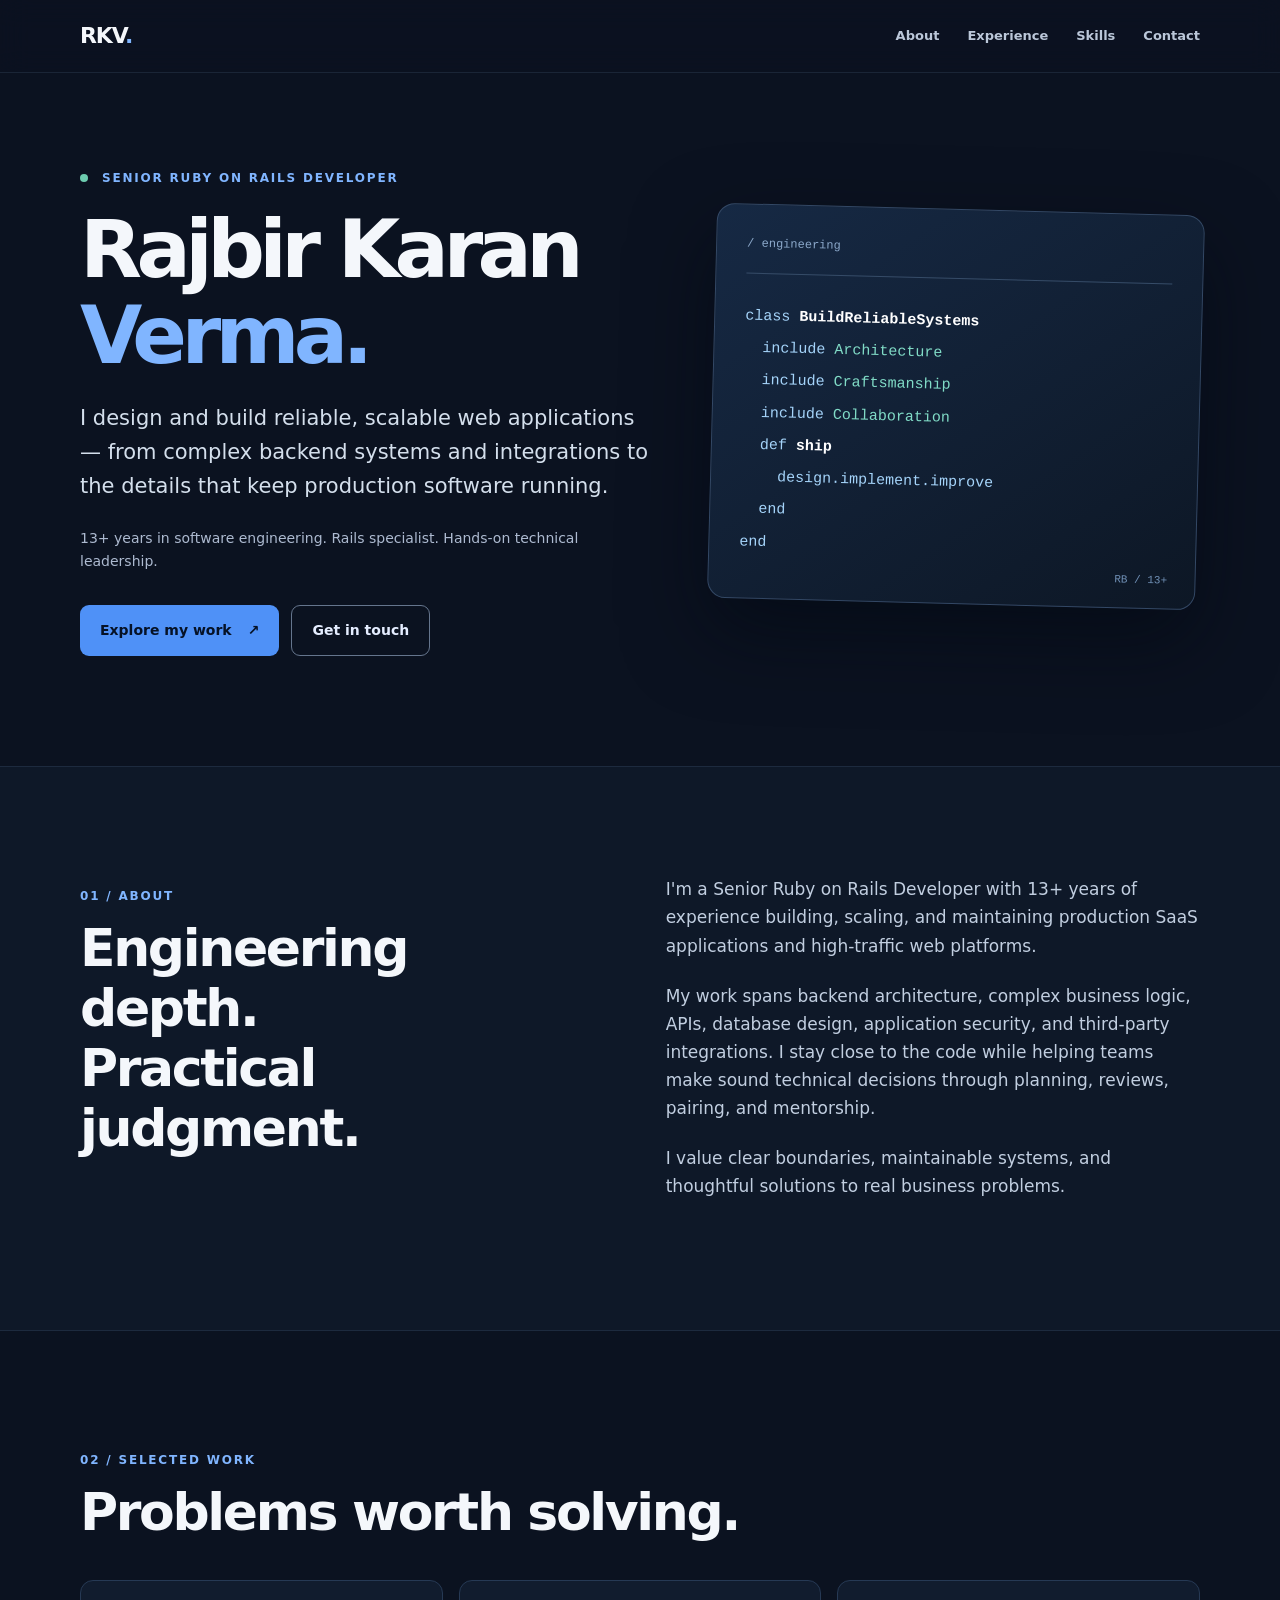
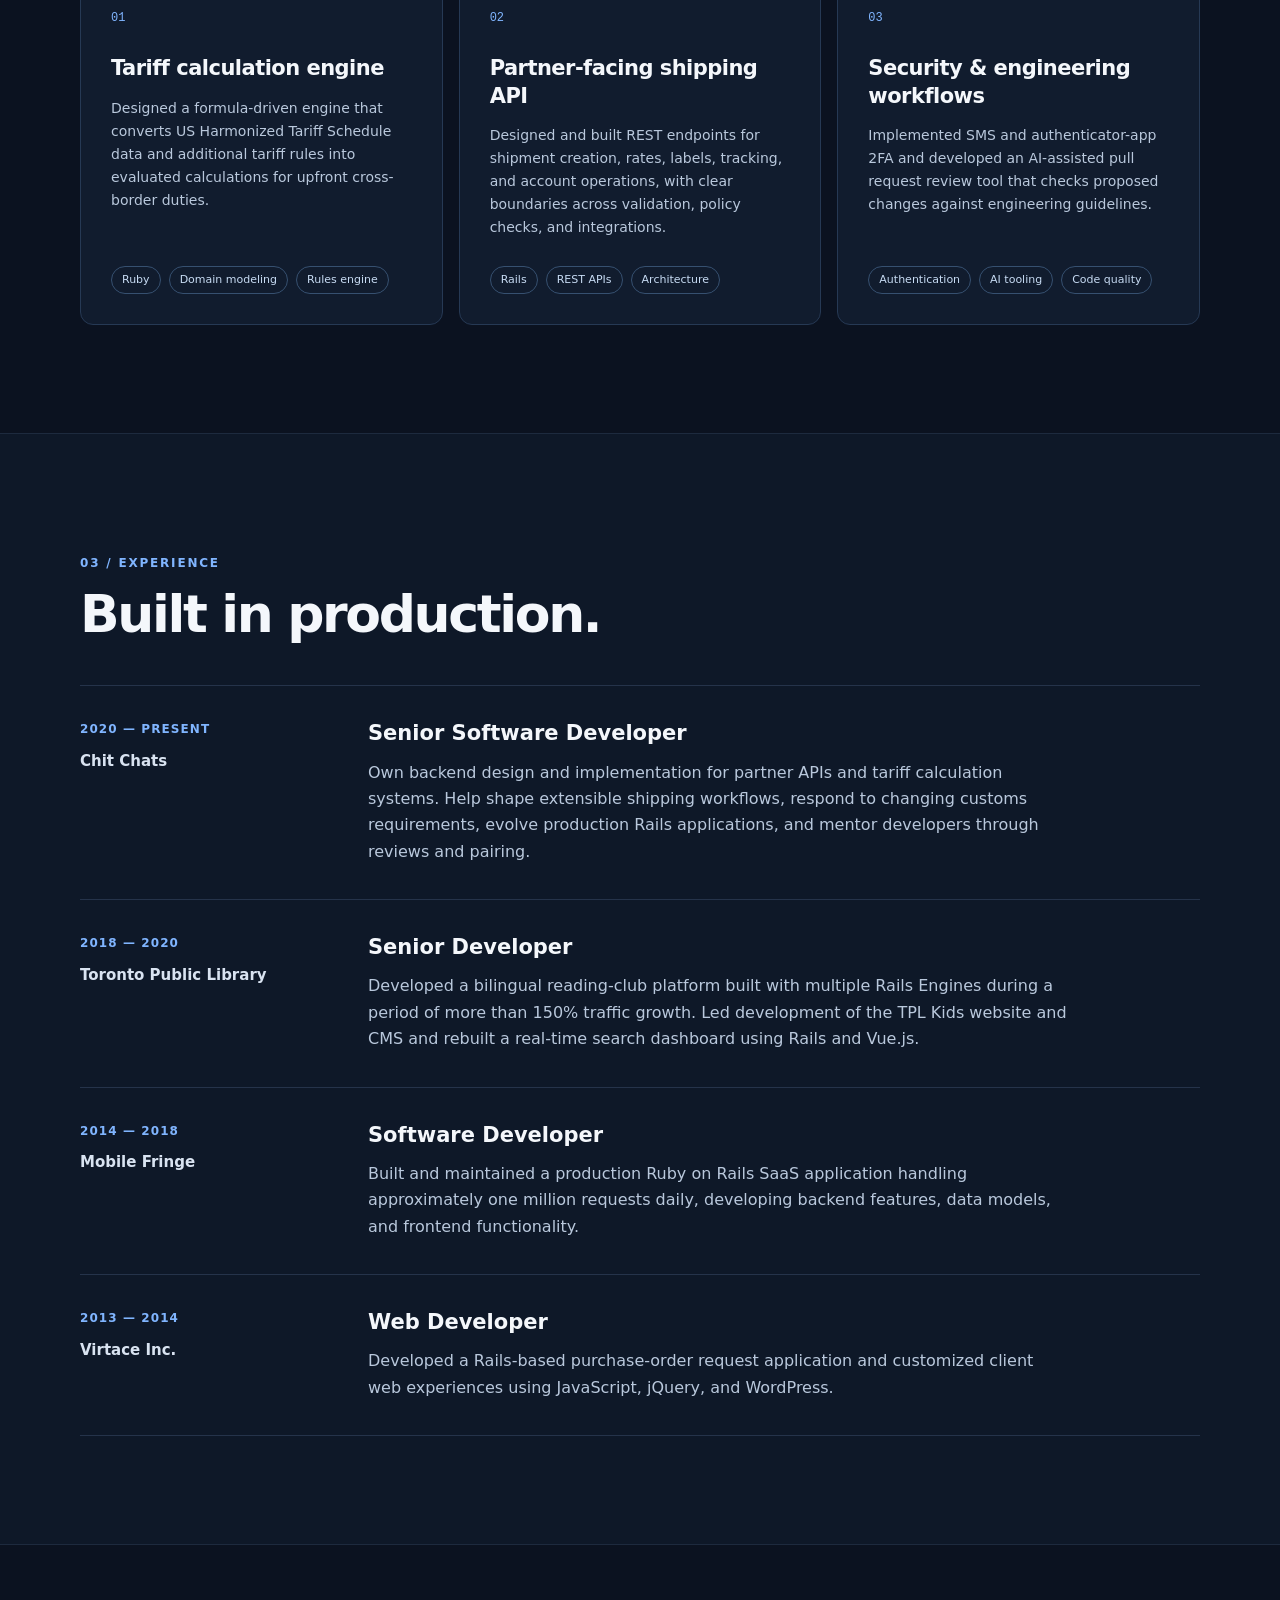
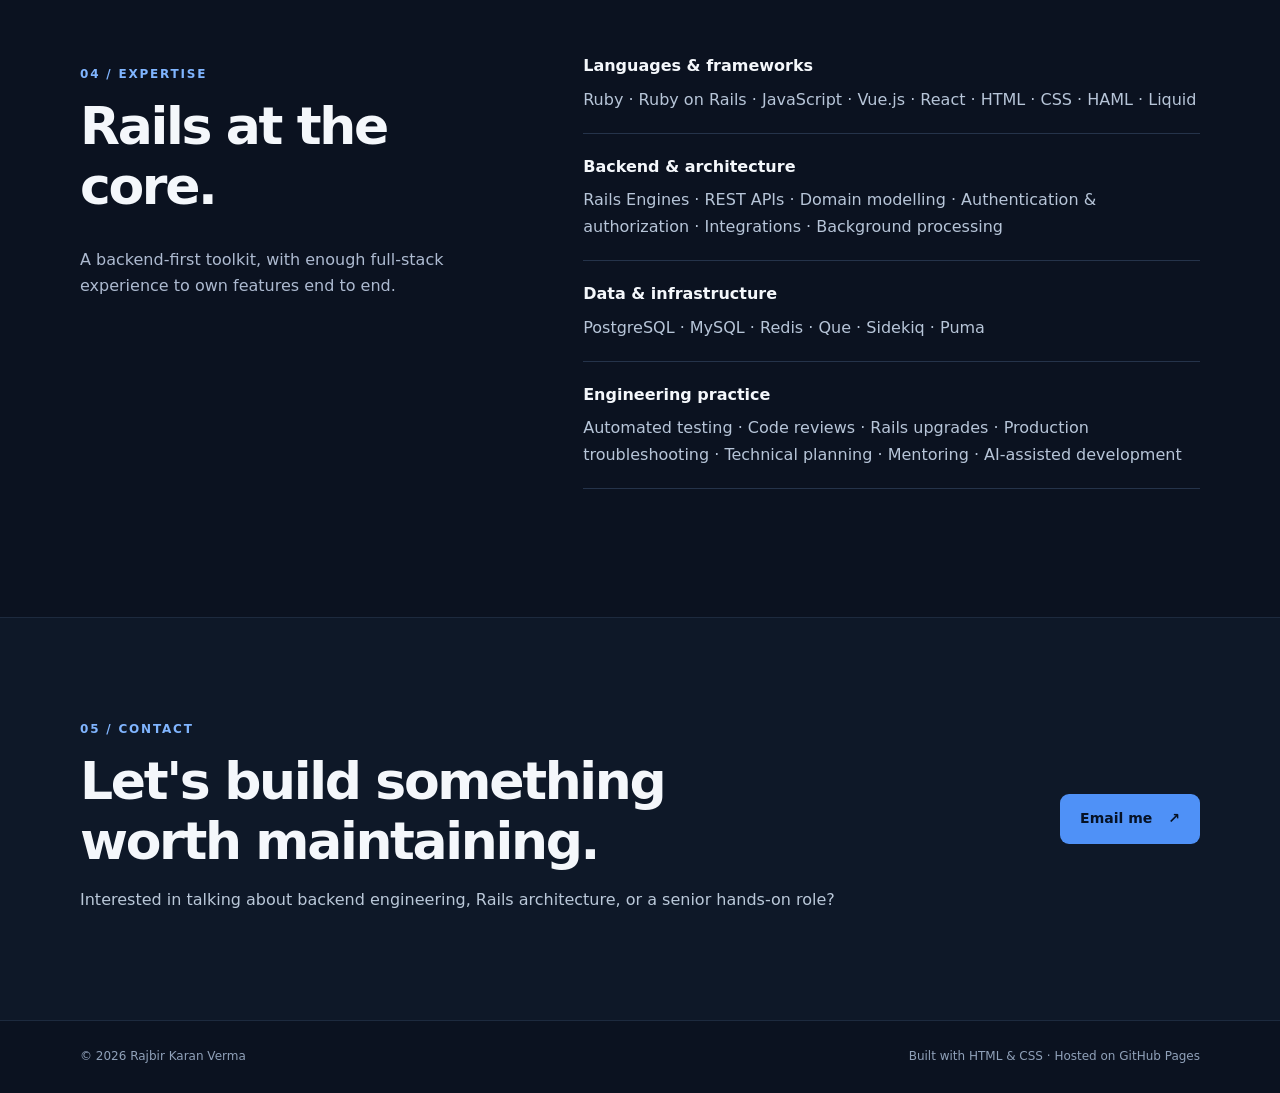
==== index.html @ ba66593a "Add files via upload" ====
<!doctype html>
<html lang="en">
<head>
  <meta charset="utf-8">
  <meta name="viewport" content="width=device-width, initial-scale=1">
  <meta name="description" content="Rajbir Karan Verma — Senior Ruby on Rails Developer. Backend architecture, production SaaS, APIs, integrations, and technical leadership.">
  <meta name="theme-color" content="#0c1220">
  <title>Rajbir Karan Verma | Senior Ruby on Rails Developer</title>
  <link rel="icon" type="image/svg+xml" href="favicon.svg">
  <link rel="stylesheet" href="styles.css">
</head>
<body>
  <a href="#main" class="skip-link">Skip to content</a>
  <header class="site-header">
    <div class="container nav-wrap">
      <a class="brand" href="#top" aria-label="Rajbir Karan Verma, top of page">RKV<span class="accent">.</span></a>
      <nav aria-label="Main navigation">
        <a href="#about">About</a>
        <a href="#work">Experience</a>
        <a href="#skills">Skills</a>
        <a href="#contact">Contact</a>
      </nav>
    </div>
  </header>
  <main id="main">
    <section id="top" class="hero container">
      <div class="hero-text">
        <p class="eyebrow"><span class="dot"></span> SENIOR RUBY ON RAILS DEVELOPER</p>
        <h1>Rajbir Karan<br><span>Verma.</span></h1>
        <p class="hero-lead">I design and build reliable, scalable web applications — from complex backend systems and integrations to the details that keep production software running.</p>
        <p class="hero-sub">13+ years in software engineering. Rails specialist. Hands-on technical leadership.</p>
        <div class="actions">
          <a class="button primary" href="#work">Explore my work <span aria-hidden="true">↗</span></a>
          <a class="button secondary" href="mailto:rajbirkaransingh@gmail.com">Get in touch</a>
        </div>
      </div>
      <div class="hero-visual" aria-hidden="true">
        <div class="code-label">/ engineering</div>
        <div class="code-lines"><span>class <b>BuildReliableSystems</b></span><span>  include <em>Architecture</em></span><span>  include <em>Craftsmanship</em></span><span>  include <em>Collaboration</em></span><span></span><span>  def <b>ship</b></span><span>    design.implement.improve</span><span>  end</span><span>end</span></div>
        <div class="corner-mark">RB / 13+</div>
      </div>
    </section>
    <section id="about" class="section section-alt">
      <div class="container about-grid">
        <div><p class="section-kicker">01 / ABOUT</p><h2>Engineering depth.<br>Practical judgment.</h2></div>
        <div class="section-copy"><p>I'm a Senior Ruby on Rails Developer with 13+ years of experience building, scaling, and maintaining production SaaS applications and high-traffic web platforms.</p><p>My work spans backend architecture, complex business logic, APIs, database design, application security, and third-party integrations. I stay close to the code while helping teams make sound technical decisions through planning, reviews, pairing, and mentorship.</p><p>I value clear boundaries, maintainable systems, and thoughtful solutions to real business problems.</p></div>
      </div>
    </section>
    <section id="highlights" class="section">
      <div class="container">
        <p class="section-kicker">02 / SELECTED WORK</p><h2>Problems worth solving.</h2>
        <div class="feature-grid">
          <article class="feature"><div class="feature-number">01</div><h3>Tariff calculation engine</h3><p>Designed a formula-driven engine that converts US Harmonized Tariff Schedule data and additional tariff rules into evaluated calculations for upfront cross-border duties.</p><div class="tags"><span>Ruby</span><span>Domain modeling</span><span>Rules engine</span></div></article>
          <article class="feature"><div class="feature-number">02</div><h3>Partner-facing shipping API</h3><p>Designed and built REST endpoints for shipment creation, rates, labels, tracking, and account operations, with clear boundaries across validation, policy checks, and integrations.</p><div class="tags"><span>Rails</span><span>REST APIs</span><span>Architecture</span></div></article>
          <article class="feature"><div class="feature-number">03</div><h3>Security & engineering workflows</h3><p>Implemented SMS and authenticator-app 2FA and developed an AI-assisted pull request review tool that checks proposed changes against engineering guidelines.</p><div class="tags"><span>Authentication</span><span>AI tooling</span><span>Code quality</span></div></article>
        </div>
      </div>
    </section>
    <section id="work" class="section section-alt">
      <div class="container">
        <p class="section-kicker">03 / EXPERIENCE</p><h2>Built in production.</h2>
        <div class="timeline">
          <article class="job"><div class="job-meta"><span class="job-date">2020 — PRESENT</span><span class="job-company">Chit Chats</span></div><div><h3>Senior Software Developer</h3><p>Own backend design and implementation for partner APIs and tariff calculation systems. Help shape extensible shipping workflows, respond to changing customs requirements, evolve production Rails applications, and mentor developers through reviews and pairing.</p></div></article>
          <article class="job"><div class="job-meta"><span class="job-date">2018 — 2020</span><span class="job-company">Toronto Public Library</span></div><div><h3>Senior Developer</h3><p>Developed a bilingual reading-club platform built with multiple Rails Engines during a period of more than 150% traffic growth. Led development of the TPL Kids website and CMS and rebuilt a real-time search dashboard using Rails and Vue.js.</p></div></article>
          <article class="job"><div class="job-meta"><span class="job-date">2014 — 2018</span><span class="job-company">Mobile Fringe</span></div><div><h3>Software Developer</h3><p>Built and maintained a production Ruby on Rails SaaS application handling approximately one million requests daily, developing backend features, data models, and frontend functionality.</p></div></article>
          <article class="job"><div class="job-meta"><span class="job-date">2013 — 2014</span><span class="job-company">Virtace Inc.</span></div><div><h3>Web Developer</h3><p>Developed a Rails-based purchase-order request application and customized client web experiences using JavaScript, jQuery, and WordPress.</p></div></article>
        </div>
      </div>
    </section>
    <section id="skills" class="section">
      <div class="container skills-layout"><div><p class="section-kicker">04 / EXPERTISE</p><h2>Rails at the core.</h2><p class="muted">A backend-first toolkit, with enough full-stack experience to own features end to end.</p></div><div class="skill-groups"><div><h3>Languages & frameworks</h3><p>Ruby · Ruby on Rails · JavaScript · Vue.js · React · HTML · CSS · HAML · Liquid</p></div><div><h3>Backend & architecture</h3><p>Rails Engines · REST APIs · Domain modelling · Authentication & authorization · Integrations · Background processing</p></div><div><h3>Data & infrastructure</h3><p>PostgreSQL · MySQL · Redis · Que · Sidekiq · Puma</p></div><div><h3>Engineering practice</h3><p>Automated testing · Code reviews · Rails upgrades · Production troubleshooting · Technical planning · Mentoring · AI-assisted development</p></div></div></div>
    </section>
    <section id="contact" class="contact section-alt"><div class="container contact-inner"><div><p class="section-kicker">05 / CONTACT</p><h2>Let's build something<br>worth maintaining.</h2><p>Interested in talking about backend engineering, Rails architecture, or a senior hands-on role?</p></div><a class="button primary" href="mailto:rajbirkaransingh@gmail.com">Email me <span aria-hidden="true">↗</span></a></div></section>
  </main>
  <footer><div class="container footer-inner"><span>© <span id="year">2026</span> Rajbir Karan Verma</span><span>Built with HTML & CSS · Hosted on GitHub Pages</span></div></footer>
  <script src="script.js" defer></script>
</body>
</html>
---- styles.css ----
:root{color-scheme:dark;--bg:#0b1220;--panel:#111c2e;--panel2:#0e1828;--line:#25334a;--text:#f4f7fb;--muted:#adbad0;--blue:#80b5ff;--accent:#4f91f7;font-family:Inter,ui-sans-serif,system-ui,-apple-system,BlinkMacSystemFont,"Segoe UI",sans-serif;font-synthesis:none}*{box-sizing:border-box}html{scroll-behavior:smooth;scroll-padding-top:86px}body{margin:0;background:var(--bg);color:var(--text);line-height:1.65}a{color:inherit;text-decoration:none}a:focus-visible{outline:2px solid var(--blue);outline-offset:4px}.container{width:min(1120px,calc(100% - 48px));margin:auto}.site-header{position:sticky;top:0;z-index:5;background:rgba(11,18,32,.91);backdrop-filter:blur(14px);border-bottom:1px solid rgba(113,141,174,.16)}.nav-wrap{height:72px;display:flex;justify-content:space-between;align-items:center}.brand{font-size:22px;font-weight:800;letter-spacing:-1.1px}.accent,.hero h1 span{color:var(--blue)}nav{display:flex;gap:28px}nav a{color:#bbc7d9;font-size:13px;font-weight:600}nav a:hover{color:#fff}.skip-link{position:absolute;left:10px;top:-90px;padding:8px;background:#fff;color:#000;z-index:20}.skip-link:focus{top:10px}.hero{min-height:630px;display:grid;grid-template-columns:1.08fr .92fr;align-items:center;gap:60px;padding-top:84px;padding-bottom:110px}.eyebrow,.section-kicker{color:var(--blue);font-size:12px;letter-spacing:.15em;font-weight:750}.dot{display:inline-block;width:8px;height:8px;background:#6dcbaf;border-radius:50%;margin-right:8px}.hero h1{font-size:clamp(52px,6.3vw,88px);letter-spacing:-.07em;line-height:1.07;margin:17px 0 24px}.hero-lead{font-size:clamp(18px,2vw,21px);line-height:1.6;color:#d4dfec;max-width:590px}.hero-sub,.muted{color:var(--muted)}.hero-sub{font-size:14px;margin:24px 0 32px}.actions{display:flex;gap:12px;flex-wrap:wrap}.button{display:inline-flex;align-items:center;justify-content:center;gap:16px;border-radius:9px;padding:13px 20px;font-size:14px;font-weight:700;transition:.2s transform,.2s background}.button:hover{transform:translateY(-2px)}.primary{background:var(--accent);color:#061226}.primary:hover{background:#7bb4ff}.secondary{border:1px solid #65758d;color:#e5edff}.secondary:hover{background:#17263b}.hero-visual{border:1px solid #334865;border-radius:18px;background:linear-gradient(145deg,#162944,#0d1725);box-shadow:0 32px 80px #02071188;min-height:395px;position:relative;padding:30px;transform:rotate(1.5deg)}.code-label{color:#8ba8ca;font-size:12px;font-family:monospace;border-bottom:1px solid #364c68;padding-bottom:18px}.code-lines{font:15px/2.15 ui-monospace,SFMono-Regular,Consolas,monospace;display:flex;flex-direction:column;color:#a5d4fa;margin-top:27px;white-space:pre}.code-lines b{color:#fff;font-weight:550}.code-lines em{color:#81dcc7;font-style:normal}.corner-mark{position:absolute;right:27px;bottom:22px;color:#7191b7;font:11px monospace}.section{padding:108px 0}.section-alt{background:var(--panel2);border-block:1px solid #1d2a3e}.section h2,.contact h2{font-size:clamp(35px,4.2vw,52px);letter-spacing:-.045em;line-height:1.15;margin:12px 0 30px}.about-grid{display:grid;grid-template-columns:1fr 1.1fr;gap:100px}.section-copy{color:#c1cee0;font-size:17px}.section-copy p:first-child{margin-top:0}.section-copy p{margin-bottom:22px}.feature-grid{display:grid;grid-template-columns:repeat(3,1fr);gap:16px;margin-top:38px}.feature{border:1px solid #263954;background:var(--panel);border-radius:13px;padding:30px;display:flex;flex-direction:column;min-height:342px}.feature-number{font:12px monospace;color:var(--blue);margin-bottom:30px}.feature h3{font-size:21px;letter-spacing:-.025em;line-height:1.3;margin:0 0 14px}.feature p{font-size:14px;color:#b9c8dc;margin:0 0 26px}.tags{display:flex;gap:8px;flex-wrap:wrap;margin-top:auto}.tags span{border:1px solid #365070;border-radius:40px;padding:4px 10px;color:#c7dbf3;font-size:11px}.timeline{margin-top:40px;border-top:1px solid var(--line)}.job{display:grid;grid-template-columns:250px 1fr;gap:38px;padding:34px 0;border-bottom:1px solid var(--line)}.job-meta{display:flex;flex-direction:column;gap:9px}.job-date{font-size:12px;font-weight:650;letter-spacing:.09em;color:var(--blue)}.job-company{font-size:15px;color:#d9e3f1;font-weight:650}.job h3{font-size:21px;line-height:1.3;margin:0 0 12px}.job p{color:#b9c8dc;max-width:700px;margin:0}.skills-layout{display:grid;grid-template-columns:.8fr 1.2fr;gap:92px}.skills-layout>.muted{max-width:350px}.skill-groups>div{padding:0 0 20px;margin-bottom:20px;border-bottom:1px solid var(--line)}.skill-groups h3{font-size:16px;margin:0 0 7px}.skill-groups p{color:#b7c5d8;margin:0}.contact{padding:90px 0}.contact-inner{display:flex;justify-content:space-between;gap:24px;align-items:center}.contact h2{margin-bottom:14px}.contact p:not(.section-kicker){color:#bac8d9}.contact .button{flex-shrink:0}footer{padding:26px 0}.footer-inner{display:flex;justify-content:space-between;gap:20px;color:#90a1b9;font-size:12px}@media(max-width:850px){.hero{grid-template-columns:1fr;padding-top:74px;gap:48px}.hero-visual{min-height:325px}.about-grid,.skills-layout{grid-template-columns:1fr;gap:20px}.feature-grid{grid-template-columns:1fr}.feature{min-height:260px}.job{grid-template-columns:170px 1fr;gap:24px}}@media(max-width:560px){.container{width:min(100% - 36px,1120px)}.nav-wrap{height:64px}nav{gap:12px}nav a{font-size:11px}.hero{min-height:unset;padding:65px 0 78px}.hero h1{font-size:53px}.hero-visual{padding:18px;min-height:285px}.code-lines{font-size:12px}.section{padding:75px 0}.feature{padding:24px}.job{grid-template-columns:1fr;gap:12px}.job-meta{gap:2px}.contact-inner{display:block}.contact .button{margin-top:20px}.footer-inner{display:block}.footer-inner span{display:block;margin-bottom:6px}}@media(prefers-reduced-motion:reduce){html{scroll-behavior:auto}.button{transition:none}}
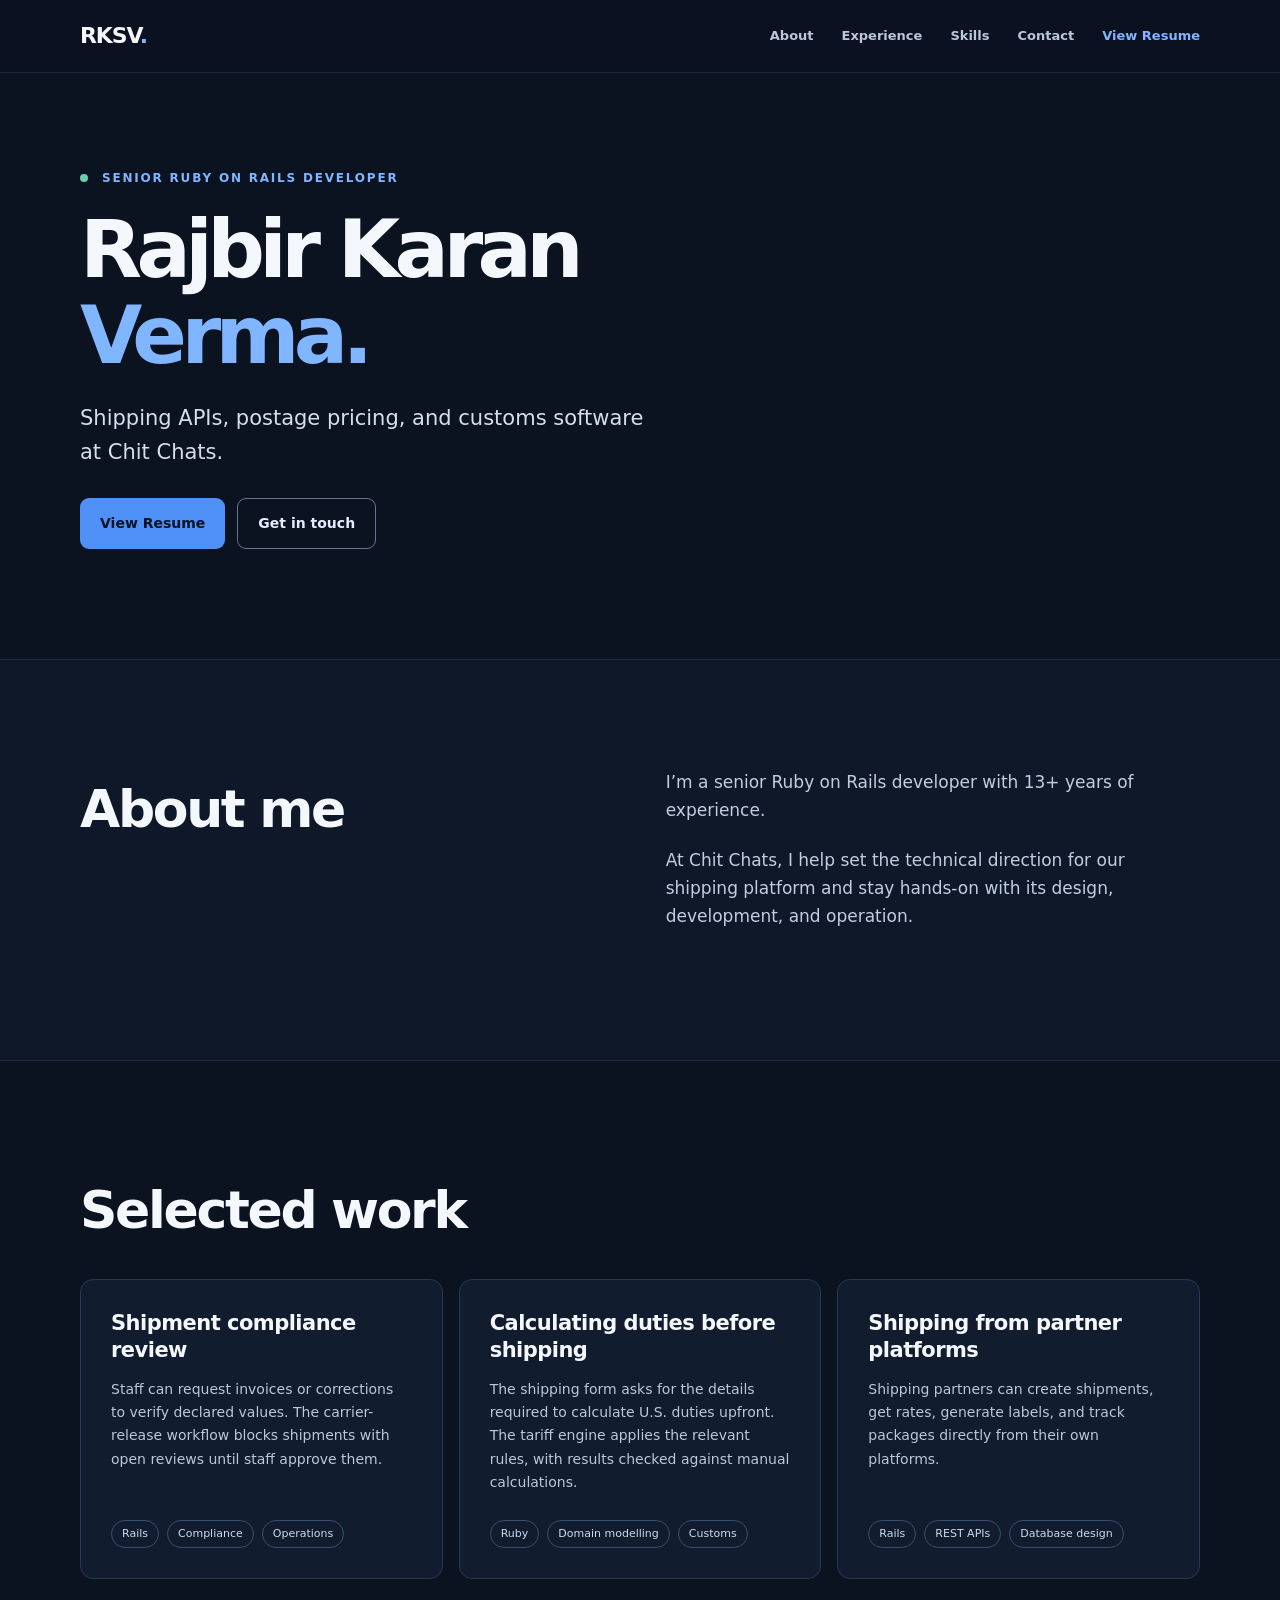
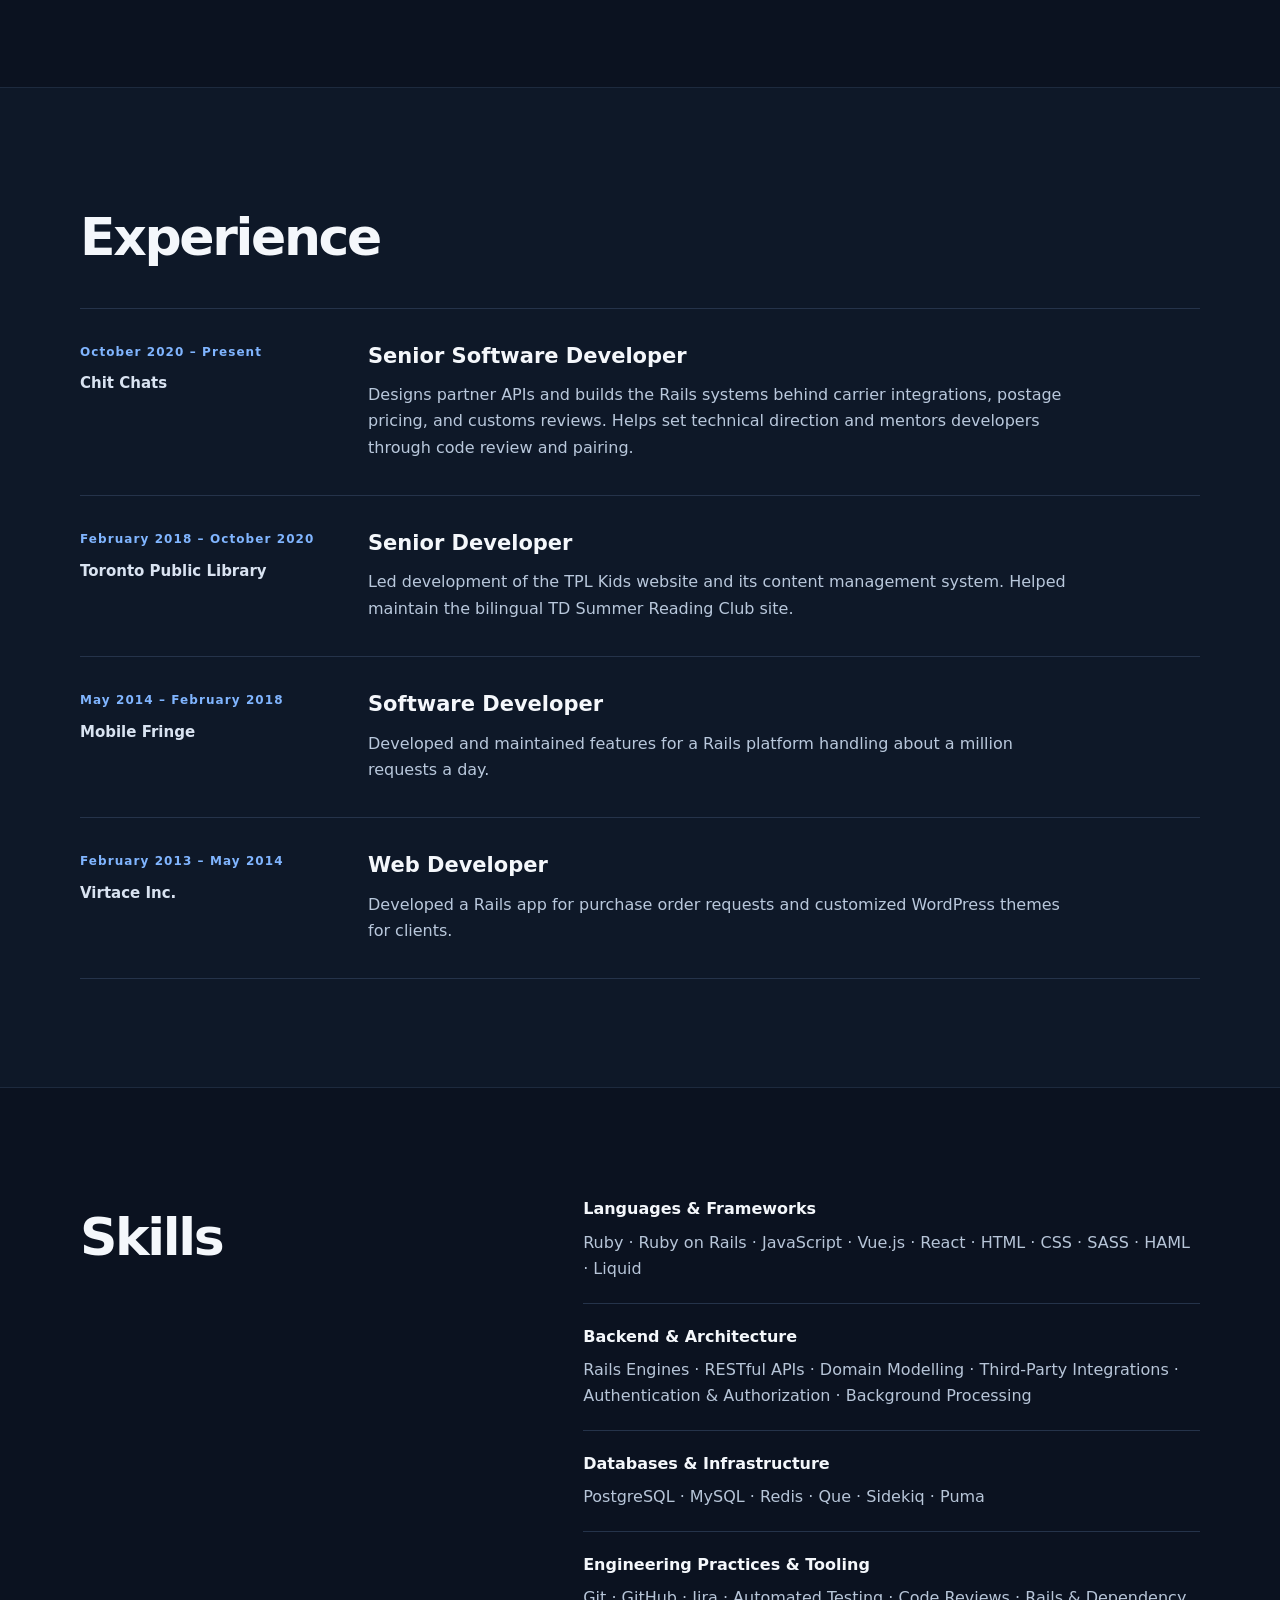
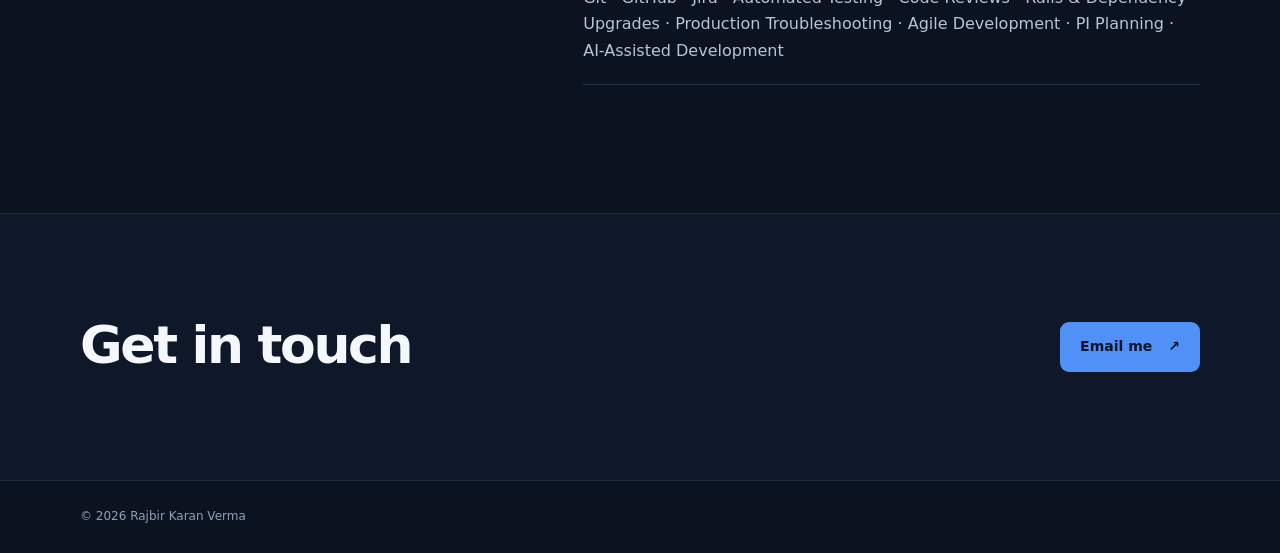
==== commit 63a4ca6f: "Add printable resume and refresh portfolio content" ====
--- a/index.html
+++ b/index.html
@@ -3,7 +3,7 @@
 <head>
   <meta charset="utf-8">
   <meta name="viewport" content="width=device-width, initial-scale=1">
-  <meta name="description" content="Rajbir Karan Verma — Senior Ruby on Rails Developer. Backend architecture, production SaaS, APIs, integrations, and technical leadership.">
+  <meta name="description" content="Rajbir Karan Verma, Senior Ruby on Rails Developer. Recent work in shipping, pricing, and customs.">
   <meta name="theme-color" content="#0c1220">
   <title>Rajbir Karan Verma | Senior Ruby on Rails Developer</title>
   <link rel="icon" type="image/svg+xml" href="favicon.svg">
@@ -13,12 +13,13 @@
   <a href="#main" class="skip-link">Skip to content</a>
   <header class="site-header">
     <div class="container nav-wrap">
-      <a class="brand" href="#top" aria-label="Rajbir Karan Verma, top of page">RKV<span class="accent">.</span></a>
+      <a class="brand" href="#top" aria-label="RKSV, top of page">RKSV<span class="accent">.</span></a>
       <nav aria-label="Main navigation">
         <a href="#about">About</a>
         <a href="#work">Experience</a>
         <a href="#skills">Skills</a>
         <a href="#contact">Contact</a>
+        <a class="nav-resume" href="resume/">View Resume</a>
       </nav>
     </div>
   </header>
@@ -27,52 +28,68 @@
       <div class="hero-text">
         <p class="eyebrow"><span class="dot"></span> SENIOR RUBY ON RAILS DEVELOPER</p>
         <h1>Rajbir Karan<br><span>Verma.</span></h1>
-        <p class="hero-lead">I design and build reliable, scalable web applications — from complex backend systems and integrations to the details that keep production software running.</p>
-        <p class="hero-sub">13+ years in software engineering. Rails specialist. Hands-on technical leadership.</p>
+        <p class="hero-lead">Shipping APIs, postage pricing, and customs software at Chit Chats.</p>
         <div class="actions">
-          <a class="button primary" href="#work">Explore my work <span aria-hidden="true">↗</span></a>
+          <a class="button primary" href="resume/">View Resume</a>
           <a class="button secondary" href="mailto:rajbirkaransingh@gmail.com">Get in touch</a>
         </div>
-      </div>
-      <div class="hero-visual" aria-hidden="true">
-        <div class="code-label">/ engineering</div>
-        <div class="code-lines"><span>class <b>BuildReliableSystems</b></span><span>  include <em>Architecture</em></span><span>  include <em>Craftsmanship</em></span><span>  include <em>Collaboration</em></span><span></span><span>  def <b>ship</b></span><span>    design.implement.improve</span><span>  end</span><span>end</span></div>
-        <div class="corner-mark">RB / 13+</div>
       </div>
     </section>
     <section id="about" class="section section-alt">
       <div class="container about-grid">
-        <div><p class="section-kicker">01 / ABOUT</p><h2>Engineering depth.<br>Practical judgment.</h2></div>
-        <div class="section-copy"><p>I'm a Senior Ruby on Rails Developer with 13+ years of experience building, scaling, and maintaining production SaaS applications and high-traffic web platforms.</p><p>My work spans backend architecture, complex business logic, APIs, database design, application security, and third-party integrations. I stay close to the code while helping teams make sound technical decisions through planning, reviews, pairing, and mentorship.</p><p>I value clear boundaries, maintainable systems, and thoughtful solutions to real business problems.</p></div>
+        <div><h2>About me</h2></div>
+        <div class="section-copy"><!-- generated:summary -->
+<p>I’m a senior Ruby on Rails developer with 13+ years of experience.</p>
+<p>At Chit Chats, I help set the technical direction for our shipping platform and stay hands-on with its design, development, and operation.</p>
+        <!-- /generated:summary --></div>
       </div>
     </section>
     <section id="highlights" class="section">
       <div class="container">
-        <p class="section-kicker">02 / SELECTED WORK</p><h2>Problems worth solving.</h2>
-        <div class="feature-grid">
-          <article class="feature"><div class="feature-number">01</div><h3>Tariff calculation engine</h3><p>Designed a formula-driven engine that converts US Harmonized Tariff Schedule data and additional tariff rules into evaluated calculations for upfront cross-border duties.</p><div class="tags"><span>Ruby</span><span>Domain modeling</span><span>Rules engine</span></div></article>
-          <article class="feature"><div class="feature-number">02</div><h3>Partner-facing shipping API</h3><p>Designed and built REST endpoints for shipment creation, rates, labels, tracking, and account operations, with clear boundaries across validation, policy checks, and integrations.</p><div class="tags"><span>Rails</span><span>REST APIs</span><span>Architecture</span></div></article>
-          <article class="feature"><div class="feature-number">03</div><h3>Security & engineering workflows</h3><p>Implemented SMS and authenticator-app 2FA and developed an AI-assisted pull request review tool that checks proposed changes against engineering guidelines.</p><div class="tags"><span>Authentication</span><span>AI tooling</span><span>Code quality</span></div></article>
+        <h2>Selected work</h2>
+        <div class="feature-grid"><!-- generated:highlights -->
+<article class='feature'><h3>Shipment compliance review</h3><p>Staff can request invoices or corrections to verify declared values. The carrier-release workflow blocks shipments with open reviews until staff approve them.</p><div class='tags'><span>Rails</span><span>Compliance</span><span>Operations</span></div></article>
+<article class='feature'><h3>Calculating duties before shipping</h3><p>The shipping form asks for the details required to calculate U.S. duties upfront. The tariff engine applies the relevant rules, with results checked against manual calculations.</p><div class='tags'><span>Ruby</span><span>Domain modelling</span><span>Customs</span></div></article>
+<article class='feature'><h3>Shipping from partner platforms</h3><p>Shipping partners can create shipments, get rates, generate labels, and track packages directly from their own platforms.</p><div class='tags'><span>Rails</span><span>REST APIs</span><span>Database design</span></div></article>
+        <!-- /generated:highlights -->
         </div>
       </div>
     </section>
     <section id="work" class="section section-alt">
       <div class="container">
-        <p class="section-kicker">03 / EXPERIENCE</p><h2>Built in production.</h2>
-        <div class="timeline">
-          <article class="job"><div class="job-meta"><span class="job-date">2020 — PRESENT</span><span class="job-company">Chit Chats</span></div><div><h3>Senior Software Developer</h3><p>Own backend design and implementation for partner APIs and tariff calculation systems. Help shape extensible shipping workflows, respond to changing customs requirements, evolve production Rails applications, and mentor developers through reviews and pairing.</p></div></article>
-          <article class="job"><div class="job-meta"><span class="job-date">2018 — 2020</span><span class="job-company">Toronto Public Library</span></div><div><h3>Senior Developer</h3><p>Developed a bilingual reading-club platform built with multiple Rails Engines during a period of more than 150% traffic growth. Led development of the TPL Kids website and CMS and rebuilt a real-time search dashboard using Rails and Vue.js.</p></div></article>
-          <article class="job"><div class="job-meta"><span class="job-date">2014 — 2018</span><span class="job-company">Mobile Fringe</span></div><div><h3>Software Developer</h3><p>Built and maintained a production Ruby on Rails SaaS application handling approximately one million requests daily, developing backend features, data models, and frontend functionality.</p></div></article>
-          <article class="job"><div class="job-meta"><span class="job-date">2013 — 2014</span><span class="job-company">Virtace Inc.</span></div><div><h3>Web Developer</h3><p>Developed a Rails-based purchase-order request application and customized client web experiences using JavaScript, jQuery, and WordPress.</p></div></article>
+        <h2>Experience</h2>
+        <div class="timeline"><!-- generated:experience -->
+<article class="job">
+  <div class="job-meta"><span class="job-date">October 2020 – Present</span><span class="job-company">Chit Chats</span></div>
+  <div><h3>Senior Software Developer</h3><p>Designs partner APIs and builds the Rails systems behind carrier integrations, postage pricing, and customs reviews. Helps set technical direction and mentors developers through code review and pairing.</p></div>
+</article>
+<article class="job">
+  <div class="job-meta"><span class="job-date">February 2018 – October 2020</span><span class="job-company">Toronto Public Library</span></div>
+  <div><h3>Senior Developer</h3><p>Led development of the TPL Kids website and its content management system. Helped maintain the bilingual TD Summer Reading Club site.</p></div>
+</article>
+<article class="job">
+  <div class="job-meta"><span class="job-date">May 2014 – February 2018</span><span class="job-company">Mobile Fringe</span></div>
+  <div><h3>Software Developer</h3><p>Developed and maintained features for a Rails platform handling about a million requests a day.</p></div>
+</article>
+<article class="job">
+  <div class="job-meta"><span class="job-date">February 2013 – May 2014</span><span class="job-company">Virtace Inc.</span></div>
+  <div><h3>Web Developer</h3><p>Developed a Rails app for purchase order requests and customized WordPress themes for clients.</p></div>
+</article>
+        <!-- /generated:experience -->
         </div>
       </div>
     </section>
     <section id="skills" class="section">
-      <div class="container skills-layout"><div><p class="section-kicker">04 / EXPERTISE</p><h2>Rails at the core.</h2><p class="muted">A backend-first toolkit, with enough full-stack experience to own features end to end.</p></div><div class="skill-groups"><div><h3>Languages & frameworks</h3><p>Ruby · Ruby on Rails · JavaScript · Vue.js · React · HTML · CSS · HAML · Liquid</p></div><div><h3>Backend & architecture</h3><p>Rails Engines · REST APIs · Domain modelling · Authentication & authorization · Integrations · Background processing</p></div><div><h3>Data & infrastructure</h3><p>PostgreSQL · MySQL · Redis · Que · Sidekiq · Puma</p></div><div><h3>Engineering practice</h3><p>Automated testing · Code reviews · Rails upgrades · Production troubleshooting · Technical planning · Mentoring · AI-assisted development</p></div></div></div>
+      <div class="container skills-layout"><div><h2>Skills</h2></div><div class="skill-groups"><!-- generated:skills -->
+<div><h3>Languages &amp; Frameworks</h3><p>Ruby &middot; Ruby on Rails &middot; JavaScript &middot; Vue.js &middot; React &middot; HTML &middot; CSS &middot; SASS &middot; HAML &middot; Liquid</p></div>
+<div><h3>Backend &amp; Architecture</h3><p>Rails Engines &middot; RESTful APIs &middot; Domain Modelling &middot; Third-Party Integrations &middot; Authentication &amp; Authorization &middot; Background Processing</p></div>
+<div><h3>Databases &amp; Infrastructure</h3><p>PostgreSQL &middot; MySQL &middot; Redis &middot; Que &middot; Sidekiq &middot; Puma</p></div>
+<div><h3>Engineering Practices &amp; Tooling</h3><p>Git &middot; GitHub &middot; Jira &middot; Automated Testing &middot; Code Reviews &middot; Rails &amp; Dependency Upgrades &middot; Production Troubleshooting &middot; Agile Development &middot; PI Planning &middot; AI-Assisted Development</p></div>
+        <!-- /generated:skills --></div></div>
     </section>
-    <section id="contact" class="contact section-alt"><div class="container contact-inner"><div><p class="section-kicker">05 / CONTACT</p><h2>Let's build something<br>worth maintaining.</h2><p>Interested in talking about backend engineering, Rails architecture, or a senior hands-on role?</p></div><a class="button primary" href="mailto:rajbirkaransingh@gmail.com">Email me <span aria-hidden="true">↗</span></a></div></section>
+    <section id="contact" class="contact section-alt"><div class="container contact-inner"><div><h2>Get in touch</h2></div><a class="button primary" href="mailto:rajbirkaransingh@gmail.com">Email me <span aria-hidden="true">↗</span></a></div></section>
   </main>
-  <footer><div class="container footer-inner"><span>© <span id="year">2026</span> Rajbir Karan Verma</span><span>Built with HTML & CSS · Hosted on GitHub Pages</span></div></footer>
+  <footer><div class="container footer-inner"><span>© <span id="year">2026</span> Rajbir Karan Verma</span></div></footer>
   <script src="script.js" defer></script>
 </body>
 </html>
--- a/styles.css
+++ b/styles.css
@@ -1 +1,9 @@
-:root{color-scheme:dark;--bg:#0b1220;--panel:#111c2e;--panel2:#0e1828;--line:#25334a;--text:#f4f7fb;--muted:#adbad0;--blue:#80b5ff;--accent:#4f91f7;font-family:Inter,ui-sans-serif,system-ui,-apple-system,BlinkMacSystemFont,"Segoe UI",sans-serif;font-synthesis:none}*{box-sizing:border-box}html{scroll-behavior:smooth;scroll-padding-top:86px}body{margin:0;background:var(--bg);color:var(--text);line-height:1.65}a{color:inherit;text-decoration:none}a:focus-visible{outline:2px solid var(--blue);outline-offset:4px}.container{width:min(1120px,calc(100% - 48px));margin:auto}.site-header{position:sticky;top:0;z-index:5;background:rgba(11,18,32,.91);backdrop-filter:blur(14px);border-bottom:1px solid rgba(113,141,174,.16)}.nav-wrap{height:72px;display:flex;justify-content:space-between;align-items:center}.brand{font-size:22px;font-weight:800;letter-spacing:-1.1px}.accent,.hero h1 span{color:var(--blue)}nav{display:flex;gap:28px}nav a{color:#bbc7d9;font-size:13px;font-weight:600}nav a:hover{color:#fff}.skip-link{position:absolute;left:10px;top:-90px;padding:8px;background:#fff;color:#000;z-index:20}.skip-link:focus{top:10px}.hero{min-height:630px;display:grid;grid-template-columns:1.08fr .92fr;align-items:center;gap:60px;padding-top:84px;padding-bottom:110px}.eyebrow,.section-kicker{color:var(--blue);font-size:12px;letter-spacing:.15em;font-weight:750}.dot{display:inline-block;width:8px;height:8px;background:#6dcbaf;border-radius:50%;margin-right:8px}.hero h1{font-size:clamp(52px,6.3vw,88px);letter-spacing:-.07em;line-height:1.07;margin:17px 0 24px}.hero-lead{font-size:clamp(18px,2vw,21px);line-height:1.6;color:#d4dfec;max-width:590px}.hero-sub,.muted{color:var(--muted)}.hero-sub{font-size:14px;margin:24px 0 32px}.actions{display:flex;gap:12px;flex-wrap:wrap}.button{display:inline-flex;align-items:center;justify-content:center;gap:16px;border-radius:9px;padding:13px 20px;font-size:14px;font-weight:700;transition:.2s transform,.2s background}.button:hover{transform:translateY(-2px)}.primary{background:var(--accent);color:#061226}.primary:hover{background:#7bb4ff}.secondary{border:1px solid #65758d;color:#e5edff}.secondary:hover{background:#17263b}.hero-visual{border:1px solid #334865;border-radius:18px;background:linear-gradient(145deg,#162944,#0d1725);box-shadow:0 32px 80px #02071188;min-height:395px;position:relative;padding:30px;transform:rotate(1.5deg)}.code-label{color:#8ba8ca;font-size:12px;font-family:monospace;border-bottom:1px solid #364c68;padding-bottom:18px}.code-lines{font:15px/2.15 ui-monospace,SFMono-Regular,Consolas,monospace;display:flex;flex-direction:column;color:#a5d4fa;margin-top:27px;white-space:pre}.code-lines b{color:#fff;font-weight:550}.code-lines em{color:#81dcc7;font-style:normal}.corner-mark{position:absolute;right:27px;bottom:22px;color:#7191b7;font:11px monospace}.section{padding:108px 0}.section-alt{background:var(--panel2);border-block:1px solid #1d2a3e}.section h2,.contact h2{font-size:clamp(35px,4.2vw,52px);letter-spacing:-.045em;line-height:1.15;margin:12px 0 30px}.about-grid{display:grid;grid-template-columns:1fr 1.1fr;gap:100px}.section-copy{color:#c1cee0;font-size:17px}.section-copy p:first-child{margin-top:0}.section-copy p{margin-bottom:22px}.feature-grid{display:grid;grid-template-columns:repeat(3,1fr);gap:16px;margin-top:38px}.feature{border:1px solid #263954;background:var(--panel);border-radius:13px;padding:30px;display:flex;flex-direction:column;min-height:342px}.feature-number{font:12px monospace;color:var(--blue);margin-bottom:30px}.feature h3{font-size:21px;letter-spacing:-.025em;line-height:1.3;margin:0 0 14px}.feature p{font-size:14px;color:#b9c8dc;margin:0 0 26px}.tags{display:flex;gap:8px;flex-wrap:wrap;margin-top:auto}.tags span{border:1px solid #365070;border-radius:40px;padding:4px 10px;color:#c7dbf3;font-size:11px}.timeline{margin-top:40px;border-top:1px solid var(--line)}.job{display:grid;grid-template-columns:250px 1fr;gap:38px;padding:34px 0;border-bottom:1px solid var(--line)}.job-meta{display:flex;flex-direction:column;gap:9px}.job-date{font-size:12px;font-weight:650;letter-spacing:.09em;color:var(--blue)}.job-company{font-size:15px;color:#d9e3f1;font-weight:650}.job h3{font-size:21px;line-height:1.3;margin:0 0 12px}.job p{color:#b9c8dc;max-width:700px;margin:0}.skills-layout{display:grid;grid-template-columns:.8fr 1.2fr;gap:92px}.skills-layout>.muted{max-width:350px}.skill-groups>div{padding:0 0 20px;margin-bottom:20px;border-bottom:1px solid var(--line)}.skill-groups h3{font-size:16px;margin:0 0 7px}.skill-groups p{color:#b7c5d8;margin:0}.contact{padding:90px 0}.contact-inner{display:flex;justify-content:space-between;gap:24px;align-items:center}.contact h2{margin-bottom:14px}.contact p:not(.section-kicker){color:#bac8d9}.contact .button{flex-shrink:0}footer{padding:26px 0}.footer-inner{display:flex;justify-content:space-between;gap:20px;color:#90a1b9;font-size:12px}@media(max-width:850px){.hero{grid-template-columns:1fr;padding-top:74px;gap:48px}.hero-visual{min-height:325px}.about-grid,.skills-layout{grid-template-columns:1fr;gap:20px}.feature-grid{grid-template-columns:1fr}.feature{min-height:260px}.job{grid-template-columns:170px 1fr;gap:24px}}@media(max-width:560px){.container{width:min(100% - 36px,1120px)}.nav-wrap{height:64px}nav{gap:12px}nav a{font-size:11px}.hero{min-height:unset;padding:65px 0 78px}.hero h1{font-size:53px}.hero-visual{padding:18px;min-height:285px}.code-lines{font-size:12px}.section{padding:75px 0}.feature{padding:24px}.job{grid-template-columns:1fr;gap:12px}.job-meta{gap:2px}.contact-inner{display:block}.contact .button{margin-top:20px}.footer-inner{display:block}.footer-inner span{display:block;margin-bottom:6px}}@media(prefers-reduced-motion:reduce){html{scroll-behavior:auto}.button{transition:none}}
+:root{color-scheme:dark;--bg:#0b1220;--panel:#111c2e;--panel2:#0e1828;--line:#25334a;--text:#f4f7fb;--muted:#adbad0;--blue:#80b5ff;--accent:#4f91f7;font-family:Inter,ui-sans-serif,system-ui,-apple-system,BlinkMacSystemFont,"Segoe UI",sans-serif;font-synthesis:none}*{box-sizing:border-box}html{scroll-behavior:smooth;scroll-padding-top:86px}body{margin:0;background:var(--bg);color:var(--text);line-height:1.65}a{color:inherit;text-decoration:none}a:focus-visible{outline:2px solid var(--blue);outline-offset:4px}.container{width:min(1120px,calc(100% - 48px));margin:auto}.site-header{position:sticky;top:0;z-index:5;background:rgba(11,18,32,.91);backdrop-filter:blur(14px);border-bottom:1px solid rgba(113,141,174,.16)}.nav-wrap{height:72px;display:flex;justify-content:space-between;align-items:center}.brand{font-size:22px;font-weight:800;letter-spacing:-1.1px}.accent,.hero h1 span{color:var(--blue)}nav{display:flex;gap:28px}nav a{color:#bbc7d9;font-size:13px;font-weight:600}nav a:hover{color:#fff}.skip-link{position:absolute;left:10px;top:-90px;padding:8px;background:#fff;color:#000;z-index:20}.skip-link:focus{top:10px}.hero{min-height:450px;display:flex;align-items:center;padding-top:84px;padding-bottom:110px}.eyebrow,.section-kicker{color:var(--blue);font-size:12px;letter-spacing:.15em;font-weight:750}.dot{display:inline-block;width:8px;height:8px;background:#6dcbaf;border-radius:50%;margin-right:8px}.hero h1{font-size:clamp(52px,6.3vw,88px);letter-spacing:-.07em;line-height:1.07;margin:17px 0 24px}.hero-lead{font-size:clamp(18px,2vw,21px);line-height:1.6;color:#d4dfec;max-width:590px;margin-bottom:28px}.actions{display:flex;gap:12px;flex-wrap:wrap}.button{display:inline-flex;align-items:center;justify-content:center;gap:16px;border-radius:9px;padding:13px 20px;font-size:14px;font-weight:700;transition:.2s transform,.2s background}.button:hover{transform:translateY(-2px)}.primary{background:var(--accent);color:#061226}.primary:hover{background:#7bb4ff}.secondary{border:1px solid #65758d;color:#e5edff}.secondary:hover{background:#17263b}.section{padding:108px 0}.section-alt{background:var(--panel2);border-block:1px solid #1d2a3e}.section h2,.contact h2{font-size:clamp(35px,4.2vw,52px);letter-spacing:-.045em;line-height:1.15;margin:12px 0 30px}.about-grid{display:grid;grid-template-columns:1fr 1.1fr;gap:100px}.section-copy{color:#c1cee0;font-size:17px}.section-copy p:first-child{margin-top:0}.section-copy p{margin-bottom:22px}.feature-grid{display:grid;grid-template-columns:repeat(3,1fr);gap:16px;margin-top:38px}.feature{border:1px solid #263954;background:var(--panel);border-radius:13px;padding:30px;display:flex;flex-direction:column;min-height:220px}.feature h3{font-size:21px;letter-spacing:-.025em;line-height:1.3;margin:0 0 14px}.feature p{font-size:14px;color:#b9c8dc;margin:0 0 26px}.tags{display:flex;gap:8px;flex-wrap:wrap;margin-top:auto}.tags span{border:1px solid #365070;border-radius:40px;padding:4px 10px;color:#c7dbf3;font-size:11px}.timeline{margin-top:40px;border-top:1px solid var(--line)}.job{display:grid;grid-template-columns:250px 1fr;gap:38px;padding:34px 0;border-bottom:1px solid var(--line)}.job-meta{display:flex;flex-direction:column;gap:9px}.job-date{font-size:12px;font-weight:650;letter-spacing:.09em;color:var(--blue)}.job-company{font-size:15px;color:#d9e3f1;font-weight:650}.job h3{font-size:21px;line-height:1.3;margin:0 0 12px}.job p{color:#b9c8dc;max-width:700px;margin:0}.skills-layout{display:grid;grid-template-columns:.8fr 1.2fr;gap:92px}.skills-layout>.muted{max-width:350px}.skill-groups>div{padding:0 0 20px;margin-bottom:20px;border-bottom:1px solid var(--line)}.skill-groups h3{font-size:16px;margin:0 0 7px}.skill-groups p{color:#b7c5d8;margin:0}.contact{padding:90px 0}.contact-inner{display:flex;justify-content:space-between;gap:24px;align-items:center}.contact h2{margin-bottom:14px}.contact p:not(.section-kicker){color:#bac8d9}.contact .button{flex-shrink:0}footer{padding:26px 0}.footer-inner{display:flex;justify-content:space-between;gap:20px;color:#90a1b9;font-size:12px}@media(max-width:850px){.hero{padding-top:74px}.about-grid,.skills-layout{grid-template-columns:1fr;gap:20px}.feature-grid{grid-template-columns:1fr}.job{grid-template-columns:170px 1fr;gap:24px}}@media(max-width:560px){.container{width:min(100% - 36px,1120px)}.nav-wrap{height:64px}nav{gap:12px}nav a{font-size:11px}.hero{min-height:unset;padding:65px 0 78px}.hero h1{font-size:53px}.section{padding:75px 0}.feature{padding:24px}.job{grid-template-columns:1fr;gap:12px}.job-meta{gap:2px}.contact-inner{display:block}.contact .button{margin-top:20px}.footer-inner{display:block}.footer-inner span{display:block;margin-bottom:6px}}@media(prefers-reduced-motion:reduce){html{scroll-behavior:auto}.button{transition:none}}
+
+nav .nav-resume { color: var(--blue); }
+@media (max-width: 560px) {
+  html { scroll-padding-top: 110px; }
+  .nav-wrap { height: auto; padding-block: 10px; flex-wrap: wrap; gap: 4px 16px; }
+  .nav-wrap nav { flex-wrap: wrap; gap: 4px 12px; }
+  .nav-wrap nav a { padding-block: 4px; }
+}
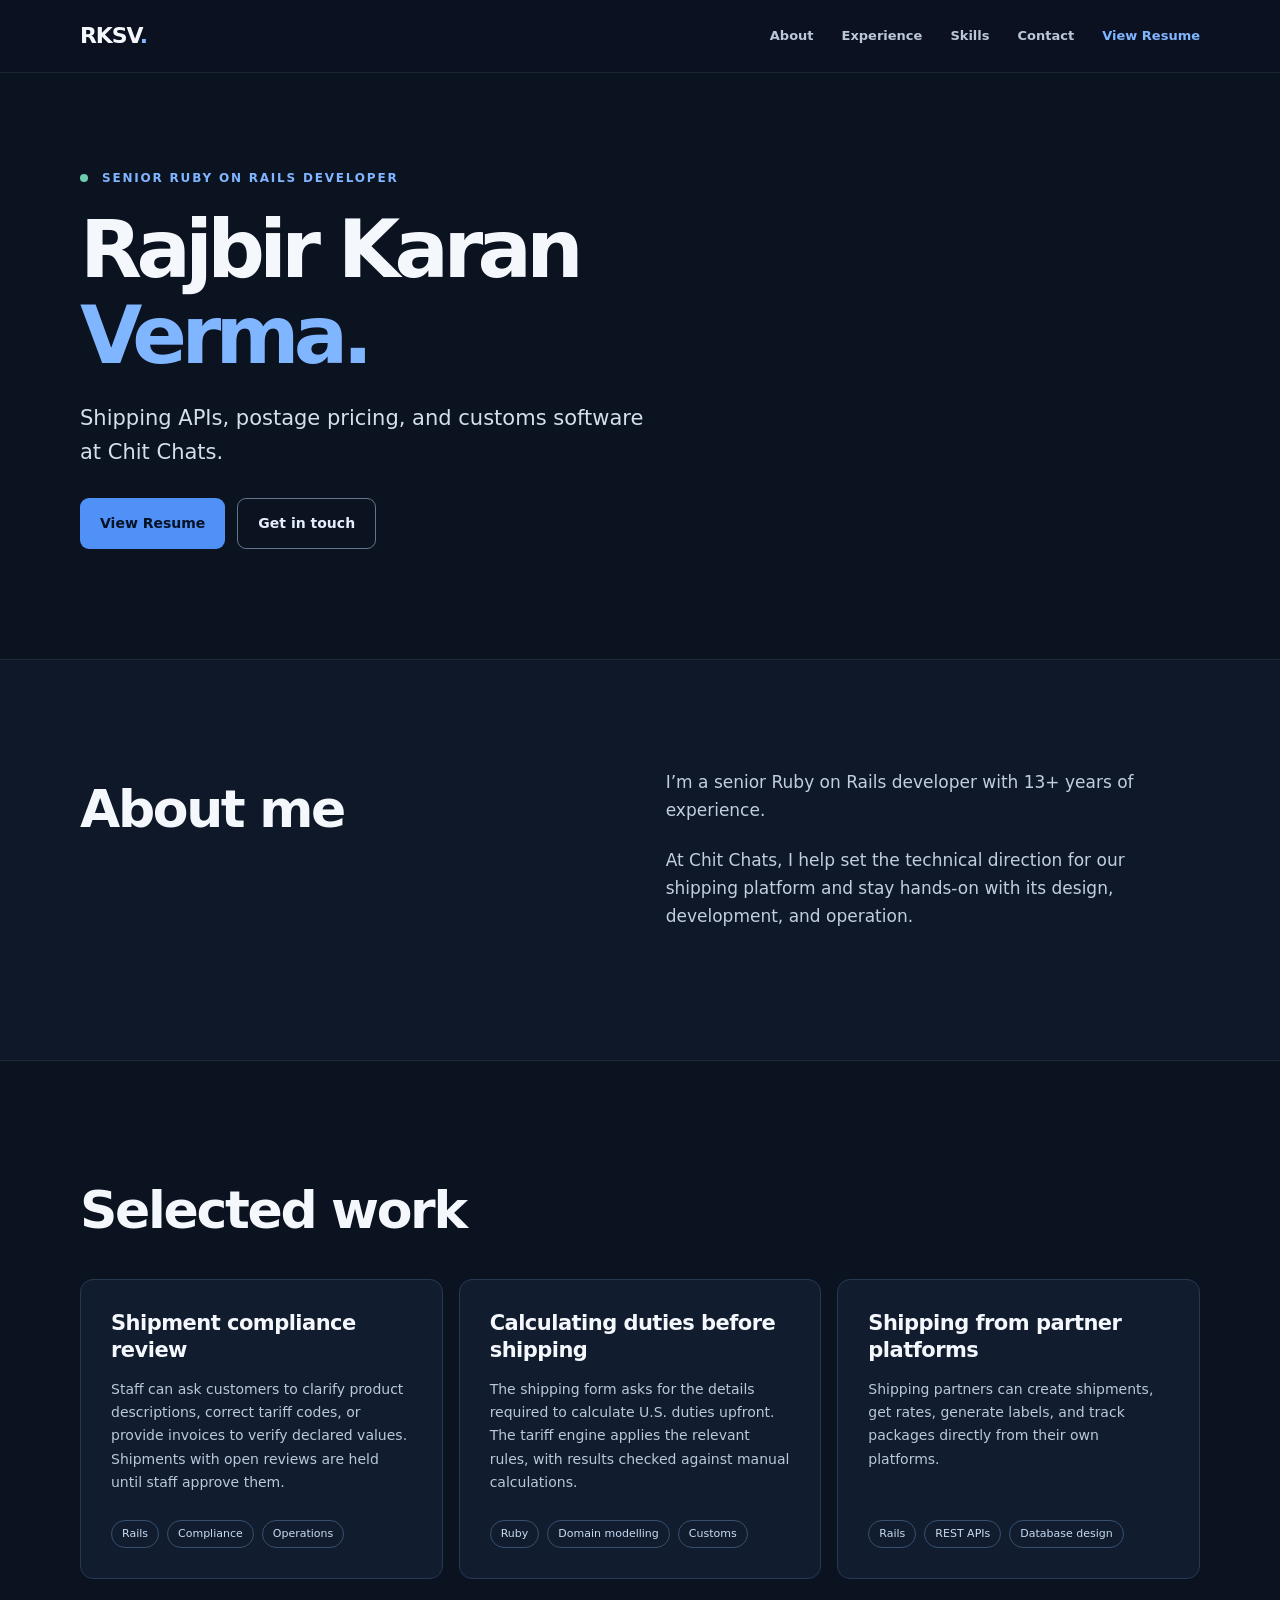
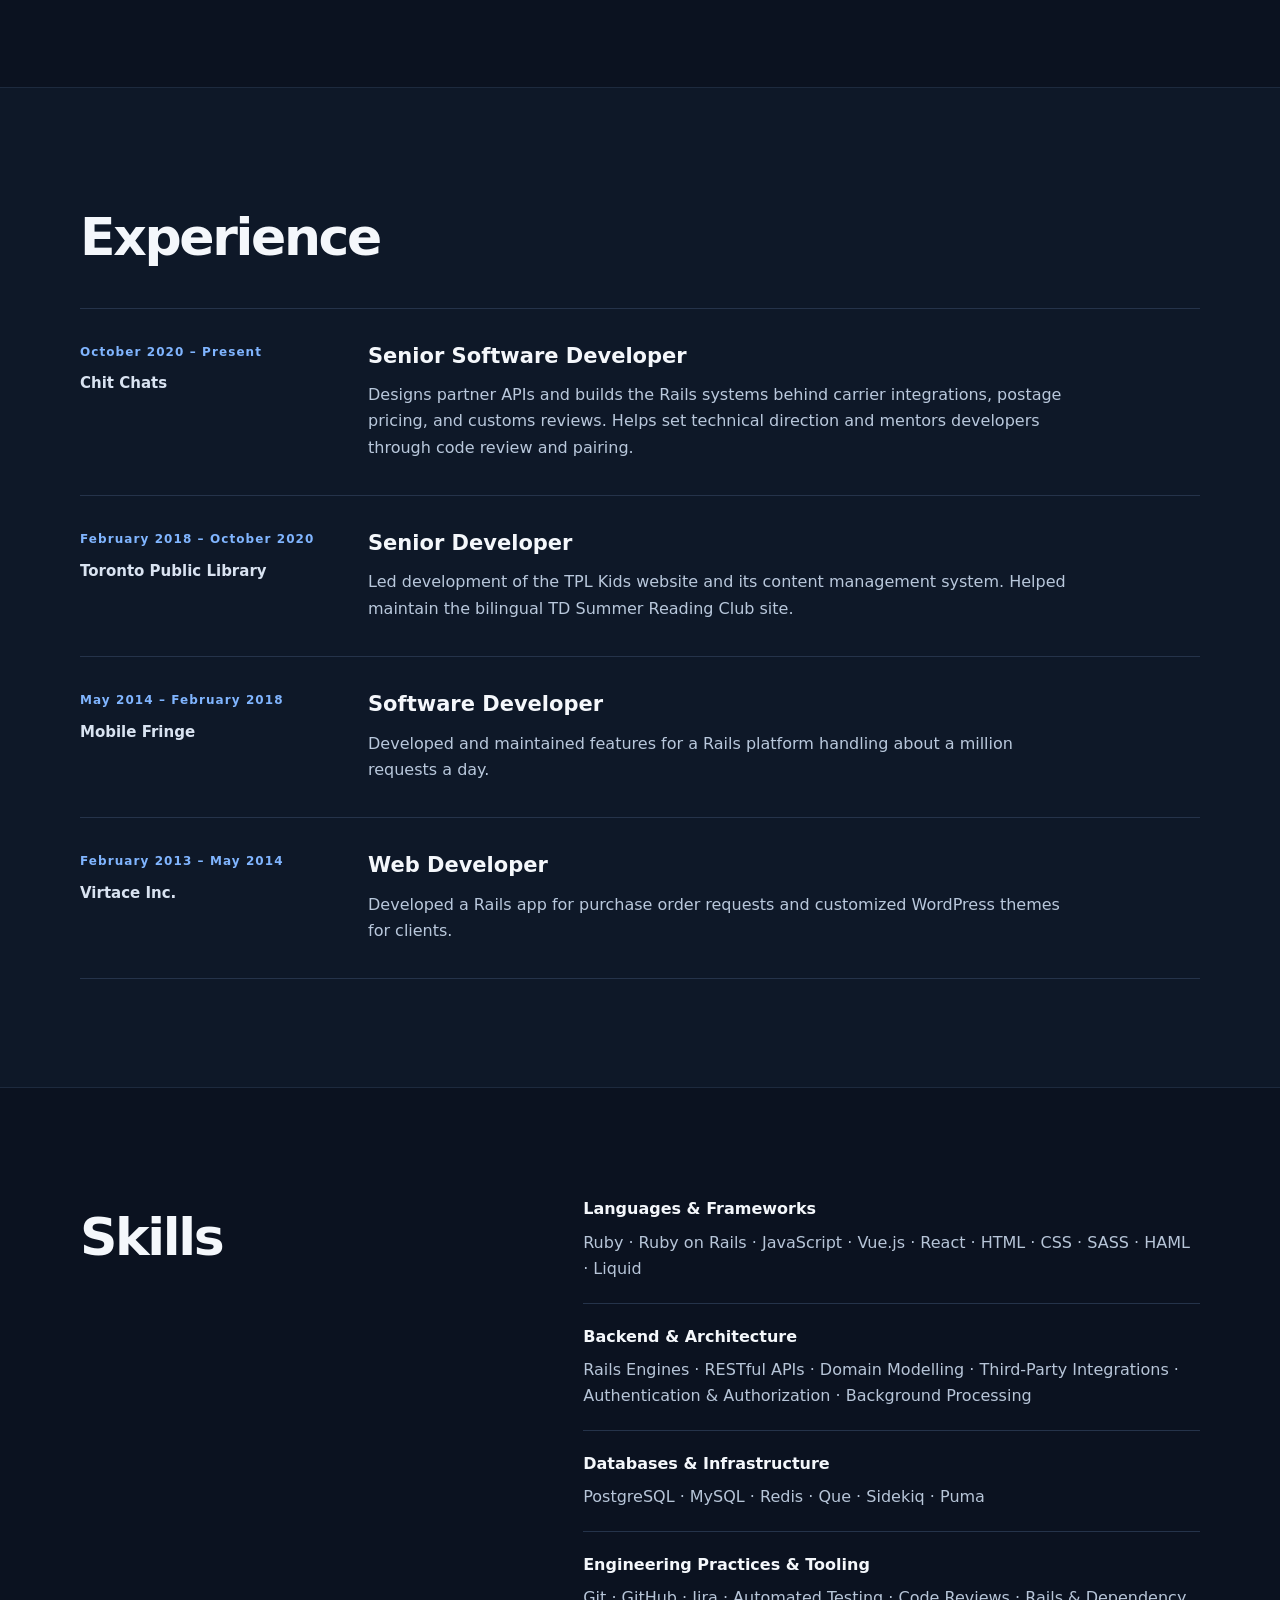
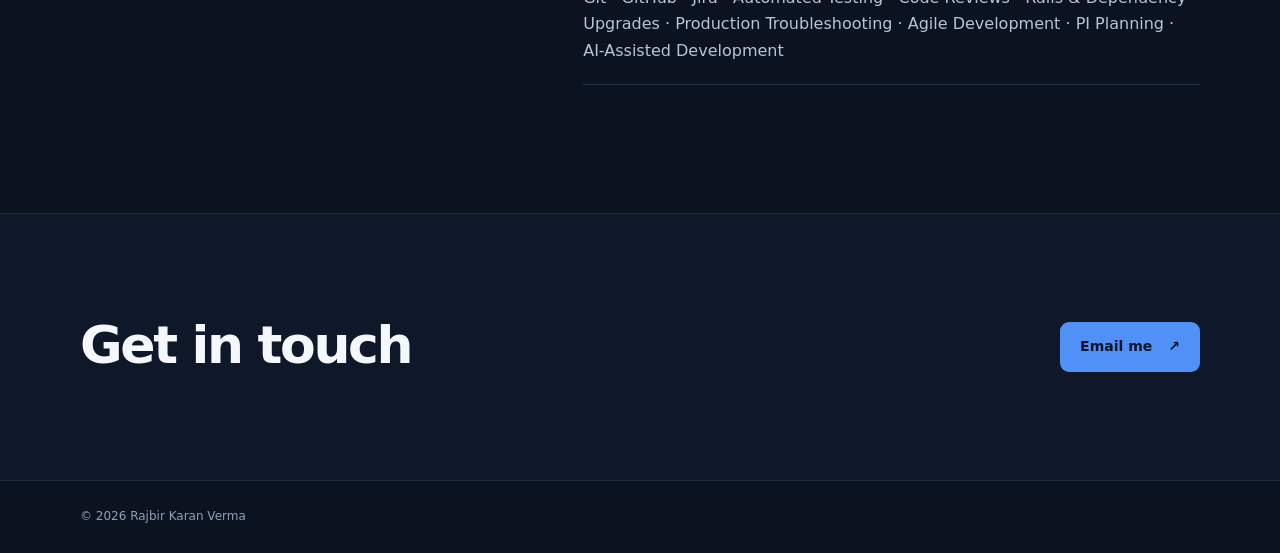
==== commit 539a9201: "Clarify shipment compliance review scope" ====
--- a/index.html
+++ b/index.html
@@ -48,7 +48,7 @@
       <div class="container">
         <h2>Selected work</h2>
         <div class="feature-grid"><!-- generated:highlights -->
-<article class='feature'><h3>Shipment compliance review</h3><p>Staff can request invoices or corrections to verify declared values. The carrier-release workflow blocks shipments with open reviews until staff approve them.</p><div class='tags'><span>Rails</span><span>Compliance</span><span>Operations</span></div></article>
+<article class='feature'><h3>Shipment compliance review</h3><p>Staff can ask customers to clarify product descriptions, correct tariff codes, or provide invoices to verify declared values. Shipments with open reviews are held until staff approve them.</p><div class='tags'><span>Rails</span><span>Compliance</span><span>Operations</span></div></article>
 <article class='feature'><h3>Calculating duties before shipping</h3><p>The shipping form asks for the details required to calculate U.S. duties upfront. The tariff engine applies the relevant rules, with results checked against manual calculations.</p><div class='tags'><span>Ruby</span><span>Domain modelling</span><span>Customs</span></div></article>
 <article class='feature'><h3>Shipping from partner platforms</h3><p>Shipping partners can create shipments, get rates, generate labels, and track packages directly from their own platforms.</p><div class='tags'><span>Rails</span><span>REST APIs</span><span>Database design</span></div></article>
         <!-- /generated:highlights -->
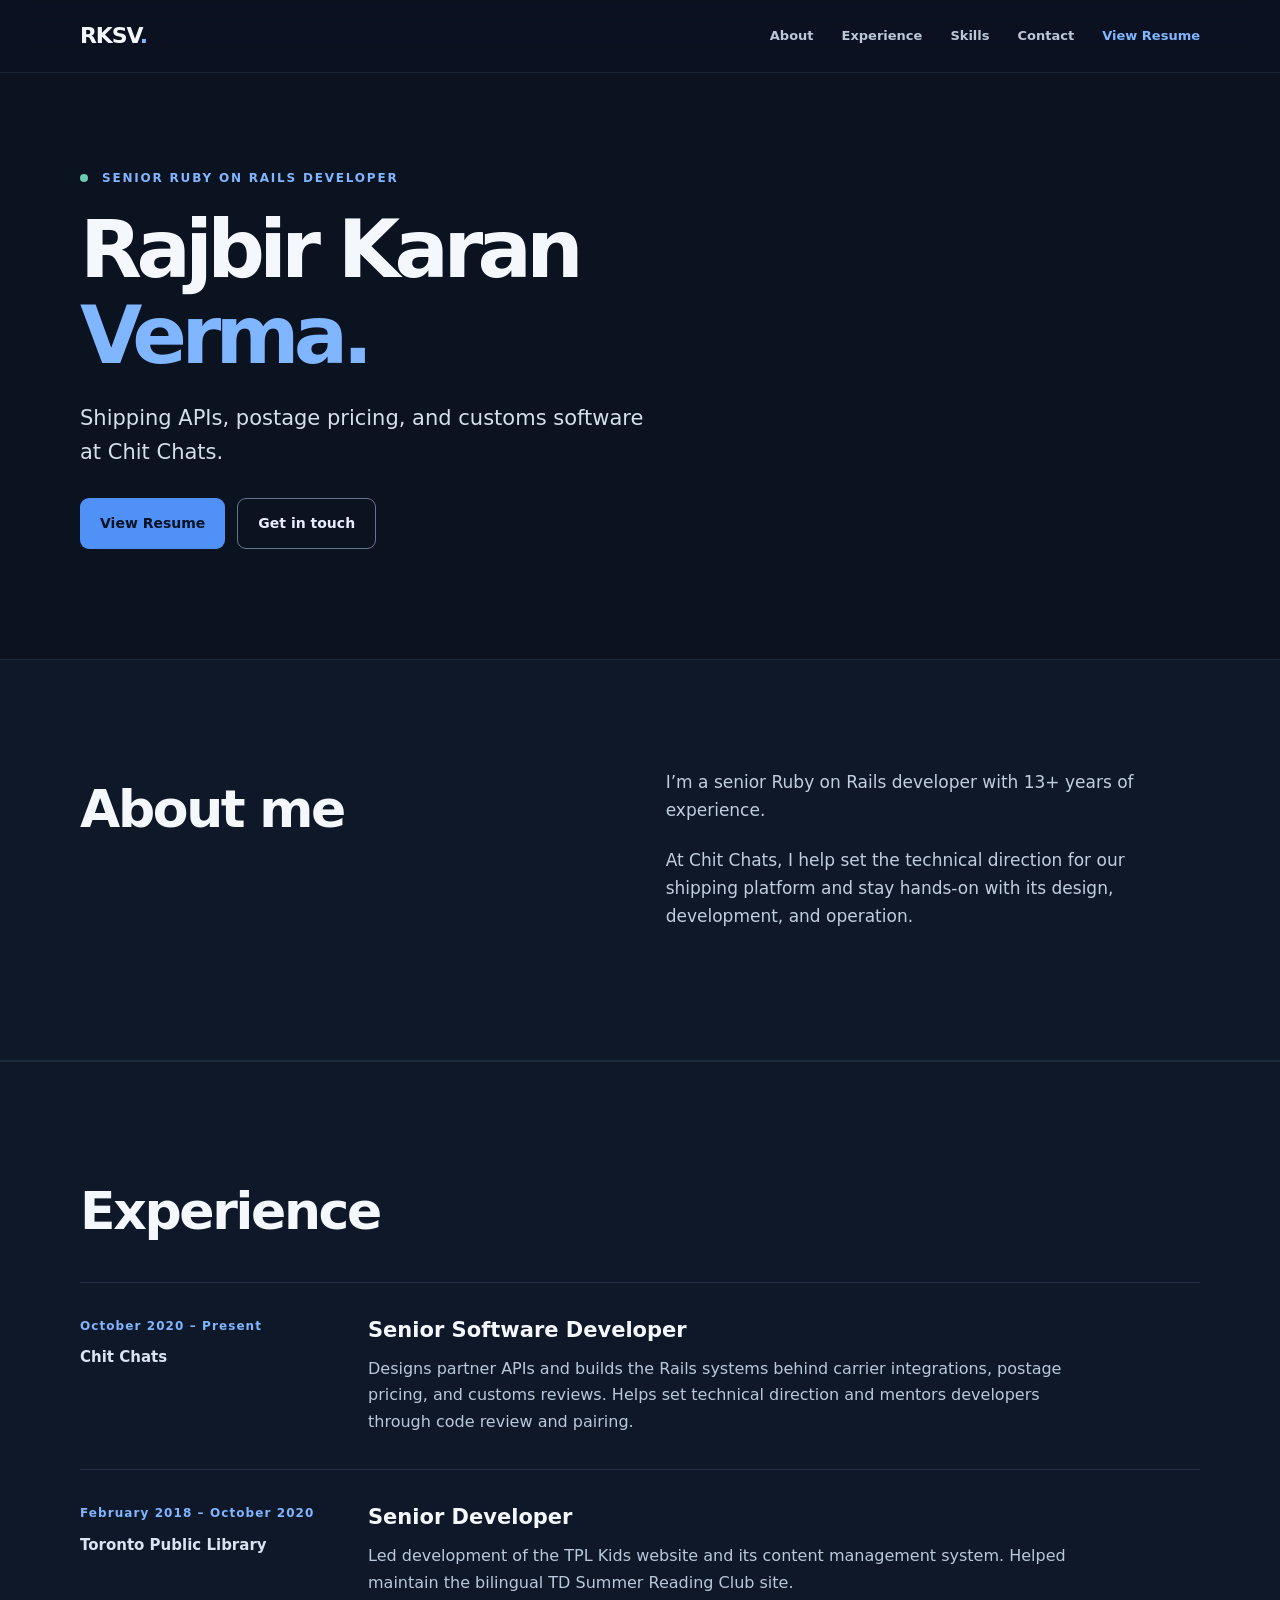
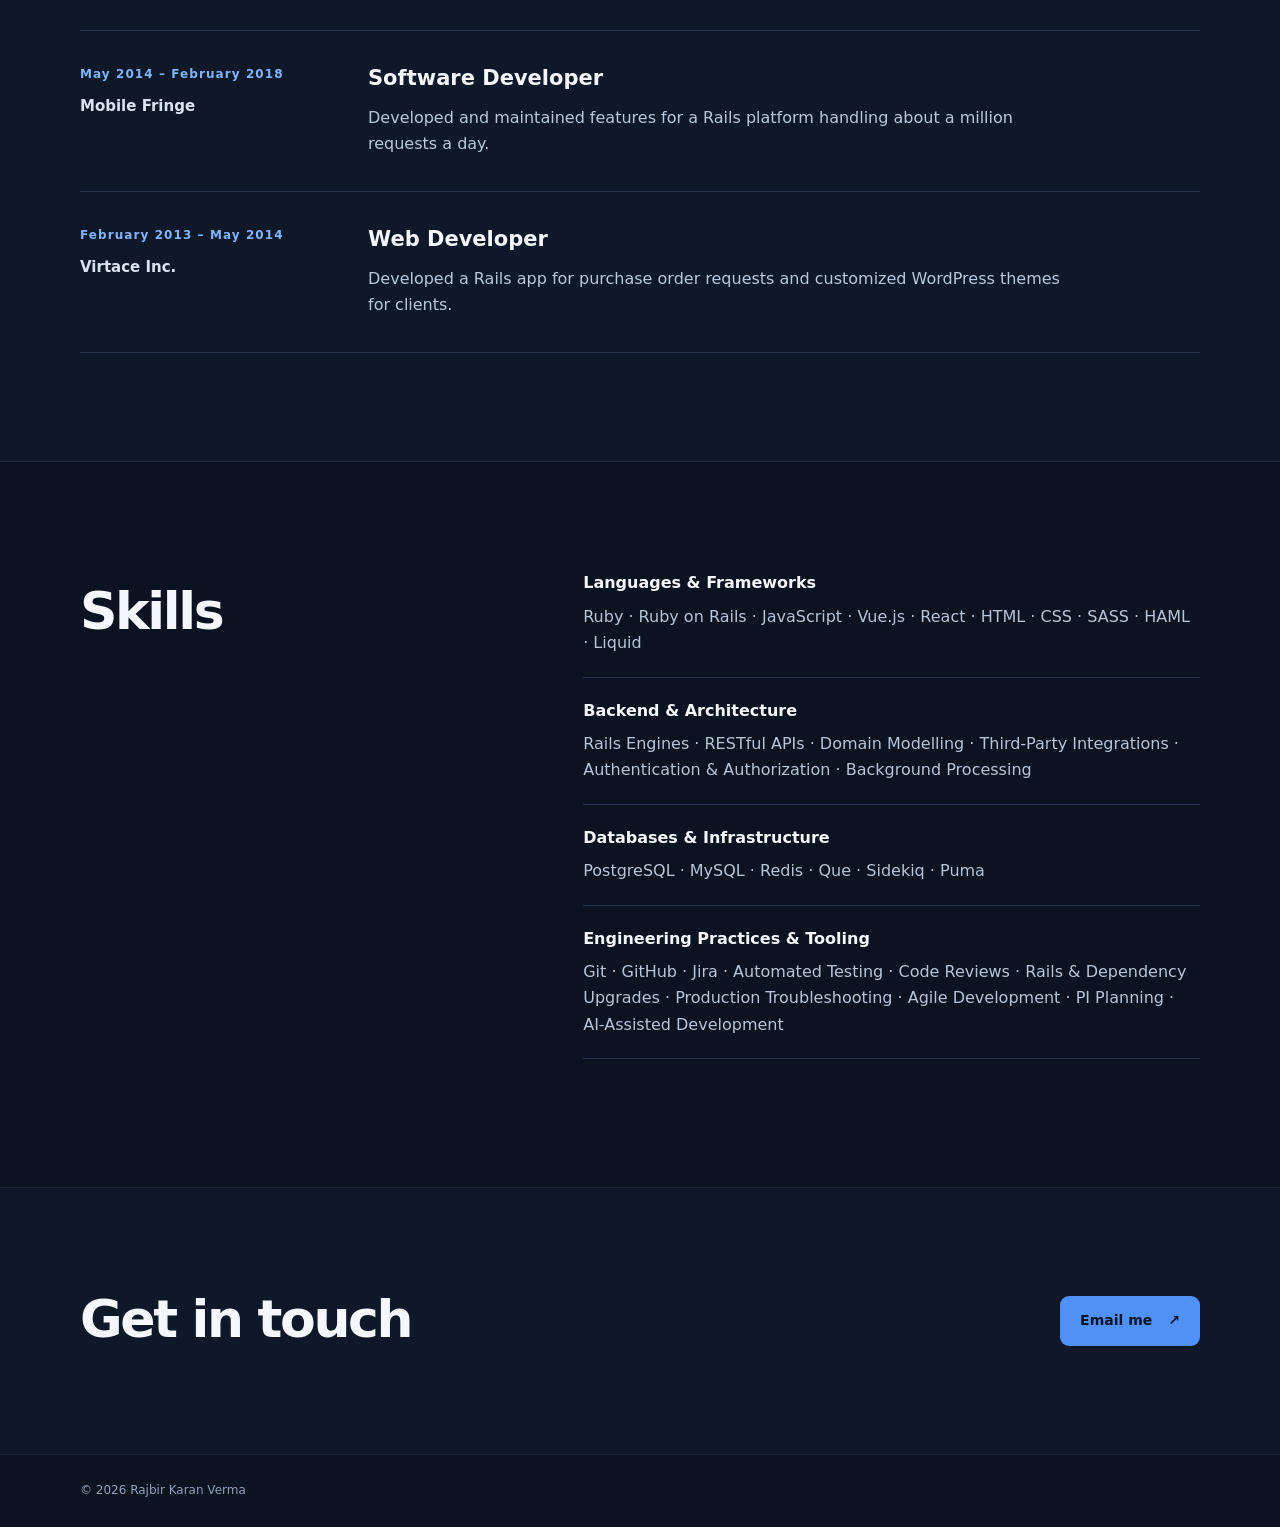
==== commit efb04552: "Remove Selected Work section from homepage" ====
--- a/index.html
+++ b/index.html
@@ -44,17 +44,6 @@
         <!-- /generated:summary --></div>
       </div>
     </section>
-    <section id="highlights" class="section">
-      <div class="container">
-        <h2>Selected work</h2>
-        <div class="feature-grid"><!-- generated:highlights -->
-<article class='feature'><h3>Shipment compliance review</h3><p>Staff can ask customers to clarify product descriptions, correct tariff codes, or provide invoices to verify declared values. Shipments with open reviews are held until staff approve them.</p><div class='tags'><span>Rails</span><span>Compliance</span><span>Operations</span></div></article>
-<article class='feature'><h3>Calculating duties before shipping</h3><p>The shipping form asks for the details required to calculate U.S. duties upfront. The tariff engine applies the relevant rules, with results checked against manual calculations.</p><div class='tags'><span>Ruby</span><span>Domain modelling</span><span>Customs</span></div></article>
-<article class='feature'><h3>Shipping from partner platforms</h3><p>Shipping partners can create shipments, get rates, generate labels, and track packages directly from their own platforms.</p><div class='tags'><span>Rails</span><span>REST APIs</span><span>Database design</span></div></article>
-        <!-- /generated:highlights -->
-        </div>
-      </div>
-    </section>
     <section id="work" class="section section-alt">
       <div class="container">
         <h2>Experience</h2>
--- a/styles.css
+++ b/styles.css
@@ -1,4 +1,4 @@
-:root{color-scheme:dark;--bg:#0b1220;--panel:#111c2e;--panel2:#0e1828;--line:#25334a;--text:#f4f7fb;--muted:#adbad0;--blue:#80b5ff;--accent:#4f91f7;font-family:Inter,ui-sans-serif,system-ui,-apple-system,BlinkMacSystemFont,"Segoe UI",sans-serif;font-synthesis:none}*{box-sizing:border-box}html{scroll-behavior:smooth;scroll-padding-top:86px}body{margin:0;background:var(--bg);color:var(--text);line-height:1.65}a{color:inherit;text-decoration:none}a:focus-visible{outline:2px solid var(--blue);outline-offset:4px}.container{width:min(1120px,calc(100% - 48px));margin:auto}.site-header{position:sticky;top:0;z-index:5;background:rgba(11,18,32,.91);backdrop-filter:blur(14px);border-bottom:1px solid rgba(113,141,174,.16)}.nav-wrap{height:72px;display:flex;justify-content:space-between;align-items:center}.brand{font-size:22px;font-weight:800;letter-spacing:-1.1px}.accent,.hero h1 span{color:var(--blue)}nav{display:flex;gap:28px}nav a{color:#bbc7d9;font-size:13px;font-weight:600}nav a:hover{color:#fff}.skip-link{position:absolute;left:10px;top:-90px;padding:8px;background:#fff;color:#000;z-index:20}.skip-link:focus{top:10px}.hero{min-height:450px;display:flex;align-items:center;padding-top:84px;padding-bottom:110px}.eyebrow,.section-kicker{color:var(--blue);font-size:12px;letter-spacing:.15em;font-weight:750}.dot{display:inline-block;width:8px;height:8px;background:#6dcbaf;border-radius:50%;margin-right:8px}.hero h1{font-size:clamp(52px,6.3vw,88px);letter-spacing:-.07em;line-height:1.07;margin:17px 0 24px}.hero-lead{font-size:clamp(18px,2vw,21px);line-height:1.6;color:#d4dfec;max-width:590px;margin-bottom:28px}.actions{display:flex;gap:12px;flex-wrap:wrap}.button{display:inline-flex;align-items:center;justify-content:center;gap:16px;border-radius:9px;padding:13px 20px;font-size:14px;font-weight:700;transition:.2s transform,.2s background}.button:hover{transform:translateY(-2px)}.primary{background:var(--accent);color:#061226}.primary:hover{background:#7bb4ff}.secondary{border:1px solid #65758d;color:#e5edff}.secondary:hover{background:#17263b}.section{padding:108px 0}.section-alt{background:var(--panel2);border-block:1px solid #1d2a3e}.section h2,.contact h2{font-size:clamp(35px,4.2vw,52px);letter-spacing:-.045em;line-height:1.15;margin:12px 0 30px}.about-grid{display:grid;grid-template-columns:1fr 1.1fr;gap:100px}.section-copy{color:#c1cee0;font-size:17px}.section-copy p:first-child{margin-top:0}.section-copy p{margin-bottom:22px}.feature-grid{display:grid;grid-template-columns:repeat(3,1fr);gap:16px;margin-top:38px}.feature{border:1px solid #263954;background:var(--panel);border-radius:13px;padding:30px;display:flex;flex-direction:column;min-height:220px}.feature h3{font-size:21px;letter-spacing:-.025em;line-height:1.3;margin:0 0 14px}.feature p{font-size:14px;color:#b9c8dc;margin:0 0 26px}.tags{display:flex;gap:8px;flex-wrap:wrap;margin-top:auto}.tags span{border:1px solid #365070;border-radius:40px;padding:4px 10px;color:#c7dbf3;font-size:11px}.timeline{margin-top:40px;border-top:1px solid var(--line)}.job{display:grid;grid-template-columns:250px 1fr;gap:38px;padding:34px 0;border-bottom:1px solid var(--line)}.job-meta{display:flex;flex-direction:column;gap:9px}.job-date{font-size:12px;font-weight:650;letter-spacing:.09em;color:var(--blue)}.job-company{font-size:15px;color:#d9e3f1;font-weight:650}.job h3{font-size:21px;line-height:1.3;margin:0 0 12px}.job p{color:#b9c8dc;max-width:700px;margin:0}.skills-layout{display:grid;grid-template-columns:.8fr 1.2fr;gap:92px}.skills-layout>.muted{max-width:350px}.skill-groups>div{padding:0 0 20px;margin-bottom:20px;border-bottom:1px solid var(--line)}.skill-groups h3{font-size:16px;margin:0 0 7px}.skill-groups p{color:#b7c5d8;margin:0}.contact{padding:90px 0}.contact-inner{display:flex;justify-content:space-between;gap:24px;align-items:center}.contact h2{margin-bottom:14px}.contact p:not(.section-kicker){color:#bac8d9}.contact .button{flex-shrink:0}footer{padding:26px 0}.footer-inner{display:flex;justify-content:space-between;gap:20px;color:#90a1b9;font-size:12px}@media(max-width:850px){.hero{padding-top:74px}.about-grid,.skills-layout{grid-template-columns:1fr;gap:20px}.feature-grid{grid-template-columns:1fr}.job{grid-template-columns:170px 1fr;gap:24px}}@media(max-width:560px){.container{width:min(100% - 36px,1120px)}.nav-wrap{height:64px}nav{gap:12px}nav a{font-size:11px}.hero{min-height:unset;padding:65px 0 78px}.hero h1{font-size:53px}.section{padding:75px 0}.feature{padding:24px}.job{grid-template-columns:1fr;gap:12px}.job-meta{gap:2px}.contact-inner{display:block}.contact .button{margin-top:20px}.footer-inner{display:block}.footer-inner span{display:block;margin-bottom:6px}}@media(prefers-reduced-motion:reduce){html{scroll-behavior:auto}.button{transition:none}}
+:root{color-scheme:dark;--bg:#0b1220;--panel:#111c2e;--panel2:#0e1828;--line:#25334a;--text:#f4f7fb;--muted:#adbad0;--blue:#80b5ff;--accent:#4f91f7;font-family:Inter,ui-sans-serif,system-ui,-apple-system,BlinkMacSystemFont,"Segoe UI",sans-serif;font-synthesis:none}*{box-sizing:border-box}html{scroll-behavior:smooth;scroll-padding-top:86px}body{margin:0;background:var(--bg);color:var(--text);line-height:1.65}a{color:inherit;text-decoration:none}a:focus-visible{outline:2px solid var(--blue);outline-offset:4px}.container{width:min(1120px,calc(100% - 48px));margin:auto}.site-header{position:sticky;top:0;z-index:5;background:rgba(11,18,32,.91);backdrop-filter:blur(14px);border-bottom:1px solid rgba(113,141,174,.16)}.nav-wrap{height:72px;display:flex;justify-content:space-between;align-items:center}.brand{font-size:22px;font-weight:800;letter-spacing:-1.1px}.accent,.hero h1 span{color:var(--blue)}nav{display:flex;gap:28px}nav a{color:#bbc7d9;font-size:13px;font-weight:600}nav a:hover{color:#fff}.skip-link{position:absolute;left:10px;top:-90px;padding:8px;background:#fff;color:#000;z-index:20}.skip-link:focus{top:10px}.hero{min-height:450px;display:flex;align-items:center;padding-top:84px;padding-bottom:110px}.eyebrow,.section-kicker{color:var(--blue);font-size:12px;letter-spacing:.15em;font-weight:750}.dot{display:inline-block;width:8px;height:8px;background:#6dcbaf;border-radius:50%;margin-right:8px}.hero h1{font-size:clamp(52px,6.3vw,88px);letter-spacing:-.07em;line-height:1.07;margin:17px 0 24px}.hero-lead{font-size:clamp(18px,2vw,21px);line-height:1.6;color:#d4dfec;max-width:590px;margin-bottom:28px}.actions{display:flex;gap:12px;flex-wrap:wrap}.button{display:inline-flex;align-items:center;justify-content:center;gap:16px;border-radius:9px;padding:13px 20px;font-size:14px;font-weight:700;transition:.2s transform,.2s background}.button:hover{transform:translateY(-2px)}.primary{background:var(--accent);color:#061226}.primary:hover{background:#7bb4ff}.secondary{border:1px solid #65758d;color:#e5edff}.secondary:hover{background:#17263b}.section{padding:108px 0}.section-alt{background:var(--panel2);border-block:1px solid #1d2a3e}.section h2,.contact h2{font-size:clamp(35px,4.2vw,52px);letter-spacing:-.045em;line-height:1.15;margin:12px 0 30px}.about-grid{display:grid;grid-template-columns:1fr 1.1fr;gap:100px}.section-copy{color:#c1cee0;font-size:17px}.section-copy p:first-child{margin-top:0}.section-copy p{margin-bottom:22px}.timeline{margin-top:40px;border-top:1px solid var(--line)}.job{display:grid;grid-template-columns:250px 1fr;gap:38px;padding:34px 0;border-bottom:1px solid var(--line)}.job-meta{display:flex;flex-direction:column;gap:9px}.job-date{font-size:12px;font-weight:650;letter-spacing:.09em;color:var(--blue)}.job-company{font-size:15px;color:#d9e3f1;font-weight:650}.job h3{font-size:21px;line-height:1.3;margin:0 0 12px}.job p{color:#b9c8dc;max-width:700px;margin:0}.skills-layout{display:grid;grid-template-columns:.8fr 1.2fr;gap:92px}.skills-layout>.muted{max-width:350px}.skill-groups>div{padding:0 0 20px;margin-bottom:20px;border-bottom:1px solid var(--line)}.skill-groups h3{font-size:16px;margin:0 0 7px}.skill-groups p{color:#b7c5d8;margin:0}.contact{padding:90px 0}.contact-inner{display:flex;justify-content:space-between;gap:24px;align-items:center}.contact h2{margin-bottom:14px}.contact p:not(.section-kicker){color:#bac8d9}.contact .button{flex-shrink:0}footer{padding:26px 0}.footer-inner{display:flex;justify-content:space-between;gap:20px;color:#90a1b9;font-size:12px}@media(max-width:850px){.hero{padding-top:74px}.about-grid,.skills-layout{grid-template-columns:1fr;gap:20px}.job{grid-template-columns:170px 1fr;gap:24px}}@media(max-width:560px){.container{width:min(100% - 36px,1120px)}.nav-wrap{height:64px}nav{gap:12px}nav a{font-size:11px}.hero{min-height:unset;padding:65px 0 78px}.hero h1{font-size:53px}.section{padding:75px 0}.job{grid-template-columns:1fr;gap:12px}.job-meta{gap:2px}.contact-inner{display:block}.contact .button{margin-top:20px}.footer-inner{display:block}.footer-inner span{display:block;margin-bottom:6px}}@media(prefers-reduced-motion:reduce){html{scroll-behavior:auto}.button{transition:none}}
 
 nav .nav-resume { color: var(--blue); }
 @media (max-width: 560px) {
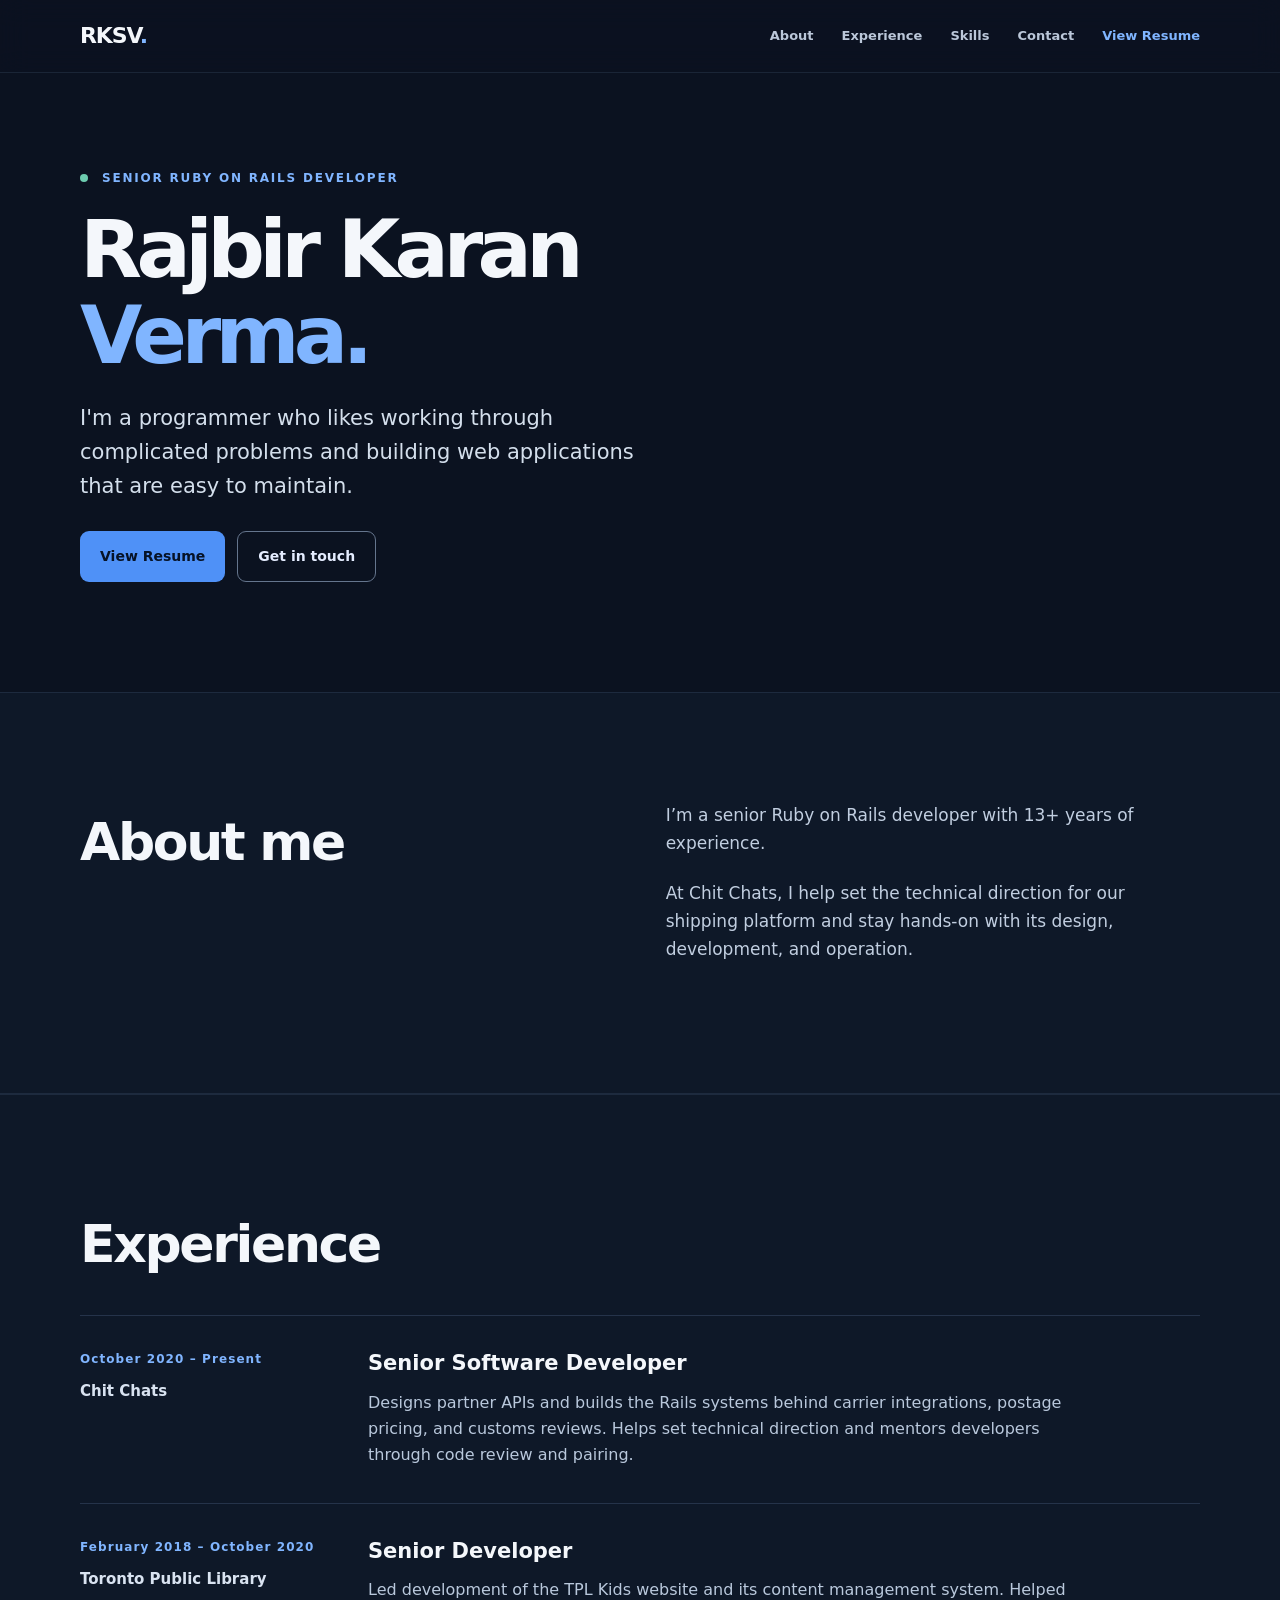
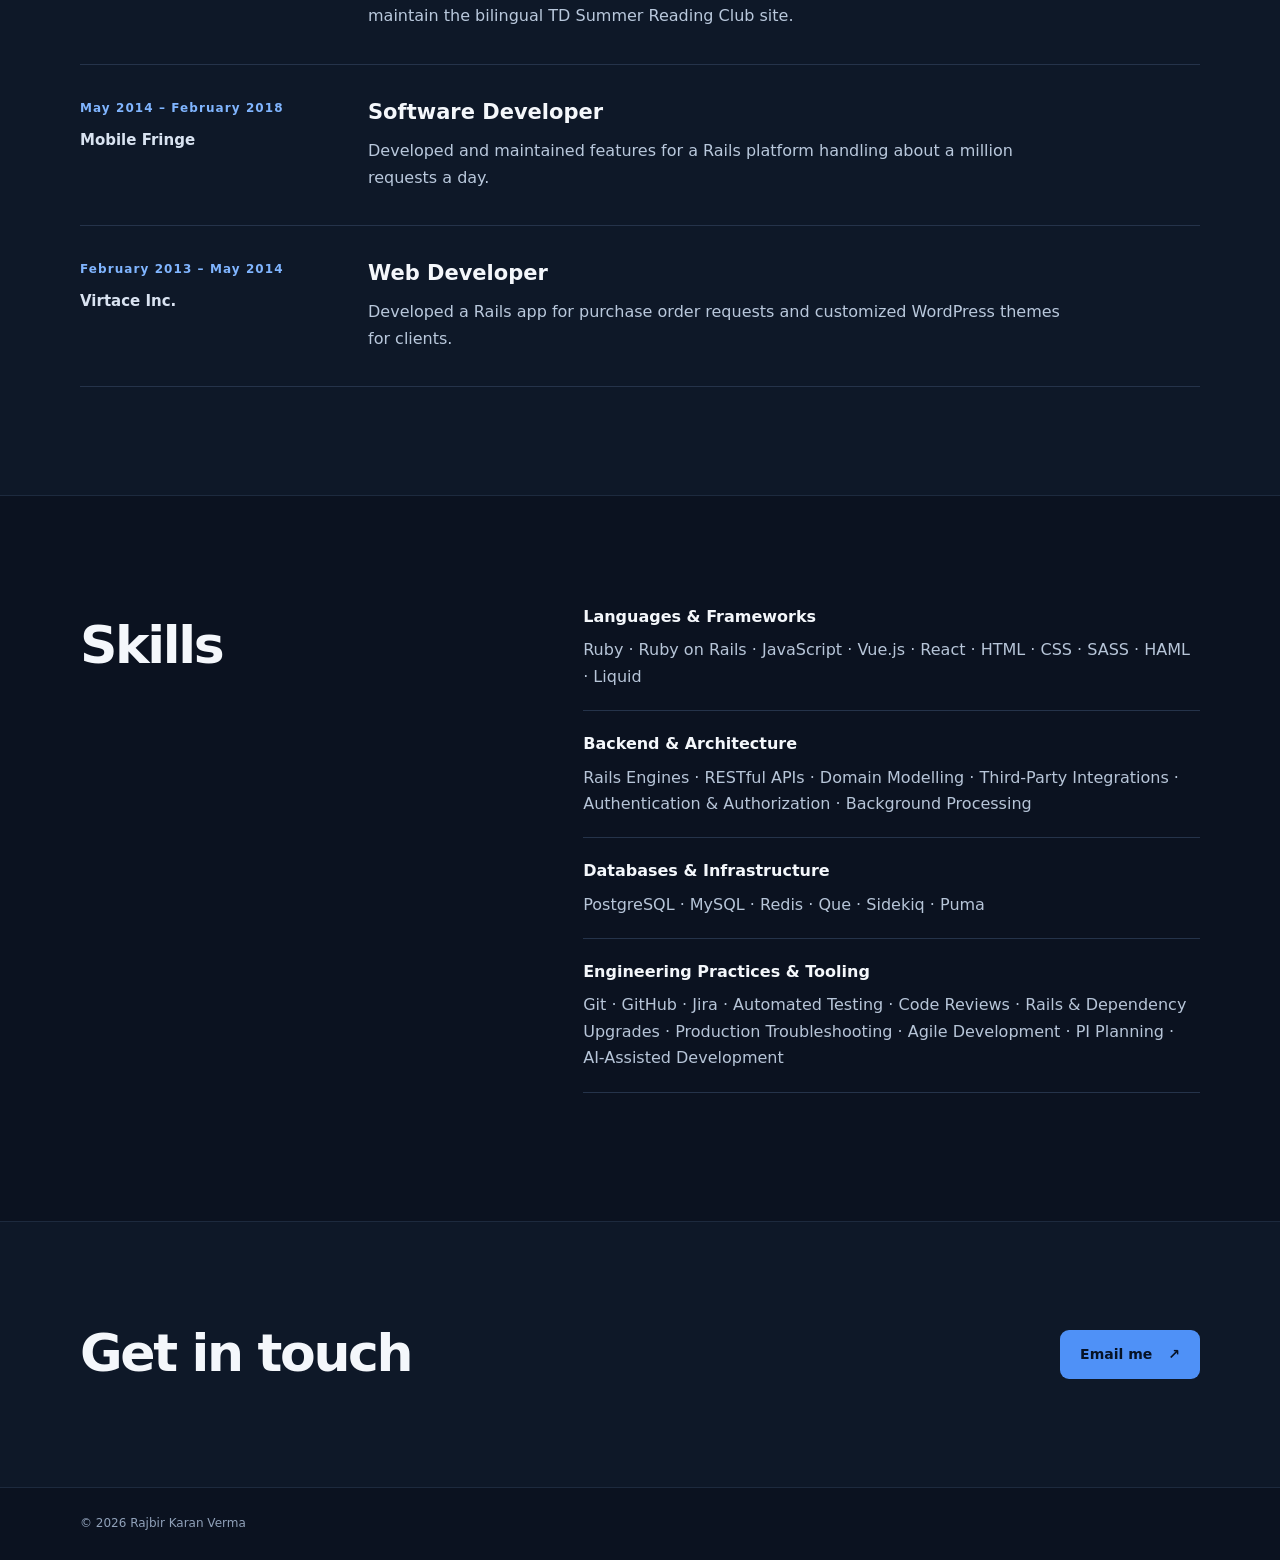
==== commit 7e91f0e7: "Make homepage introduction programmer-focused" ====
--- a/index.html
+++ b/index.html
@@ -3,7 +3,7 @@
 <head>
   <meta charset="utf-8">
   <meta name="viewport" content="width=device-width, initial-scale=1">
-  <meta name="description" content="Rajbir Karan Verma, Senior Ruby on Rails Developer. Recent work in shipping, pricing, and customs.">
+  <meta name="description" content="Rajbir Karan Verma, Senior Ruby on Rails Developer. Web application development, backend systems, and technical leadership.">
   <meta name="theme-color" content="#0c1220">
   <title>Rajbir Karan Verma | Senior Ruby on Rails Developer</title>
   <link rel="icon" type="image/svg+xml" href="favicon.svg">
@@ -28,7 +28,7 @@
       <div class="hero-text">
         <p class="eyebrow"><span class="dot"></span> SENIOR RUBY ON RAILS DEVELOPER</p>
         <h1>Rajbir Karan<br><span>Verma.</span></h1>
-        <p class="hero-lead">Shipping APIs, postage pricing, and customs software at Chit Chats.</p>
+        <p class="hero-lead">I'm a programmer who likes working through complicated problems and building web applications that are easy to maintain.</p>
         <div class="actions">
           <a class="button primary" href="resume/">View Resume</a>
           <a class="button secondary" href="mailto:rajbirkaransingh@gmail.com">Get in touch</a>
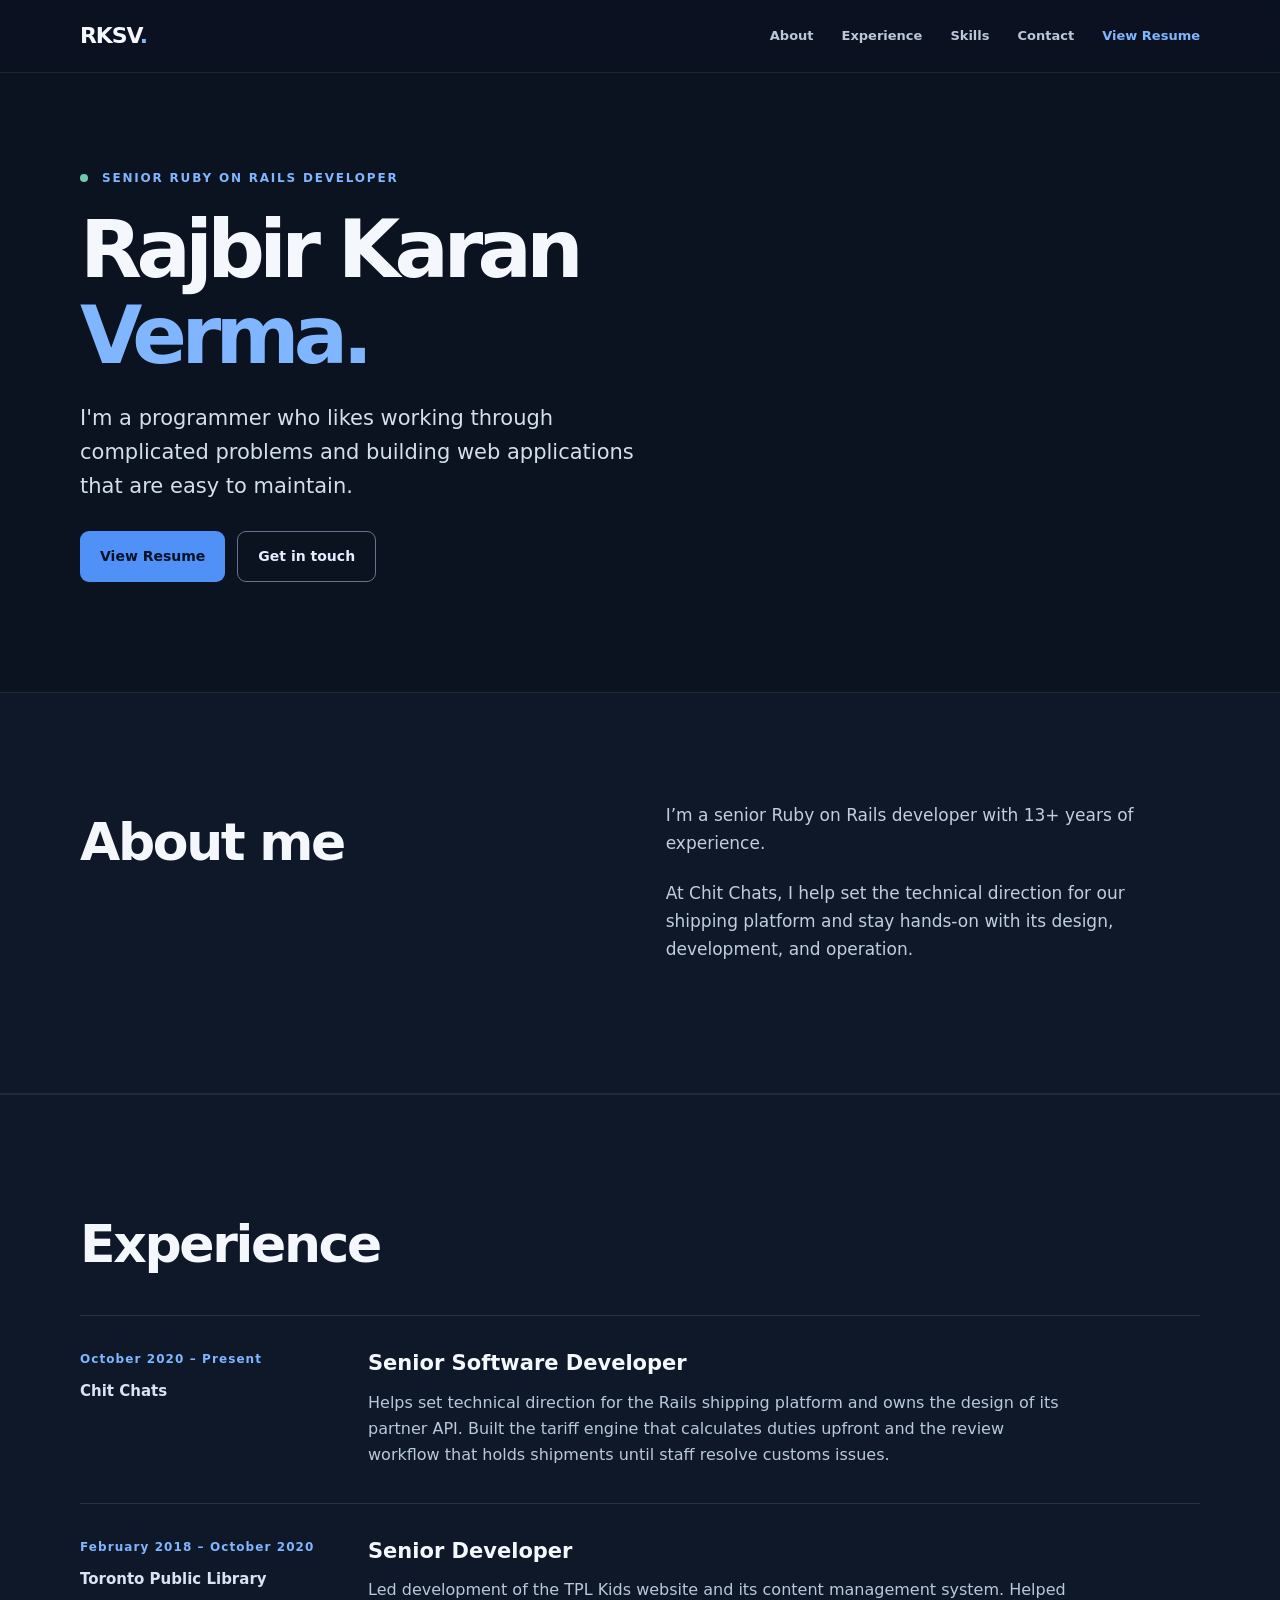
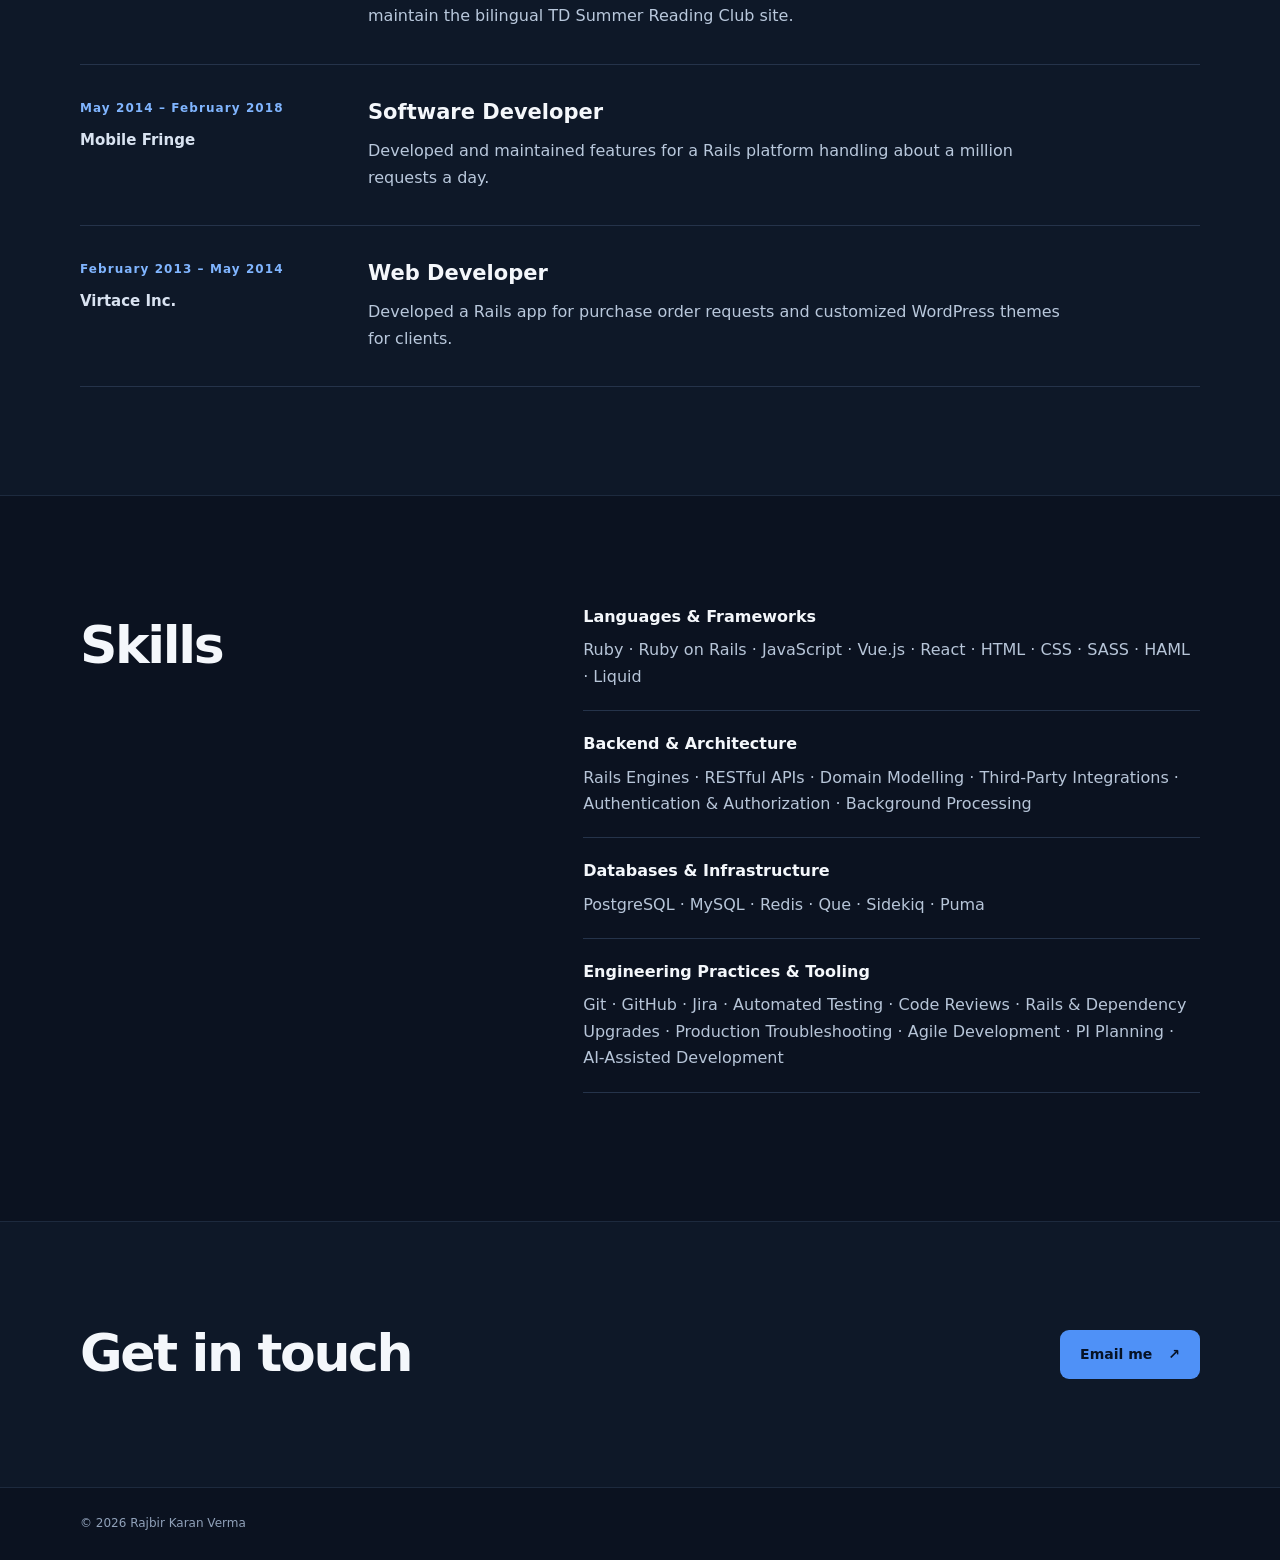
==== commit 4c6c3ee5: "Update Chit Chats homepage experience" ====
--- a/index.html
+++ b/index.html
@@ -50,7 +50,7 @@
         <div class="timeline"><!-- generated:experience -->
 <article class="job">
   <div class="job-meta"><span class="job-date">October 2020 – Present</span><span class="job-company">Chit Chats</span></div>
-  <div><h3>Senior Software Developer</h3><p>Designs partner APIs and builds the Rails systems behind carrier integrations, postage pricing, and customs reviews. Helps set technical direction and mentors developers through code review and pairing.</p></div>
+  <div><h3>Senior Software Developer</h3><p>Helps set technical direction for the Rails shipping platform and owns the design of its partner API. Built the tariff engine that calculates duties upfront and the review workflow that holds shipments until staff resolve customs issues.</p></div>
 </article>
 <article class="job">
   <div class="job-meta"><span class="job-date">February 2018 – October 2020</span><span class="job-company">Toronto Public Library</span></div>
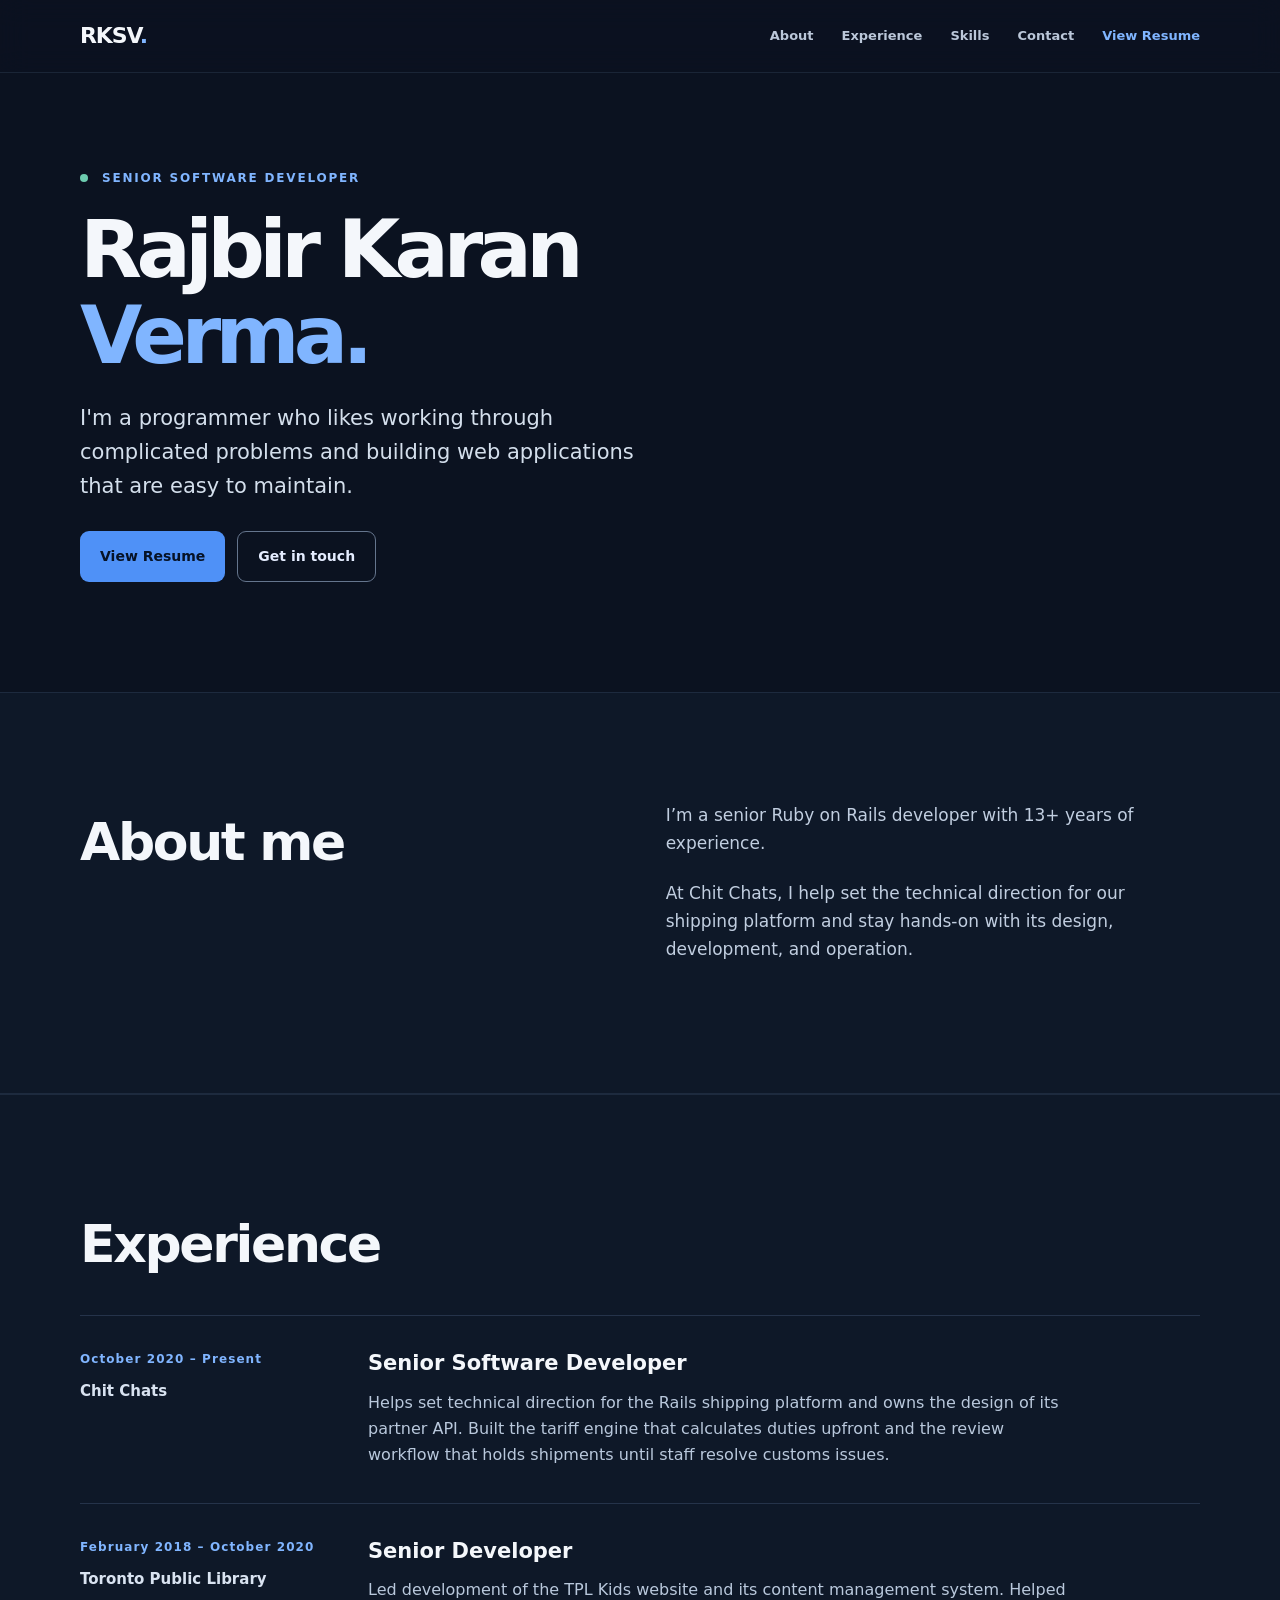
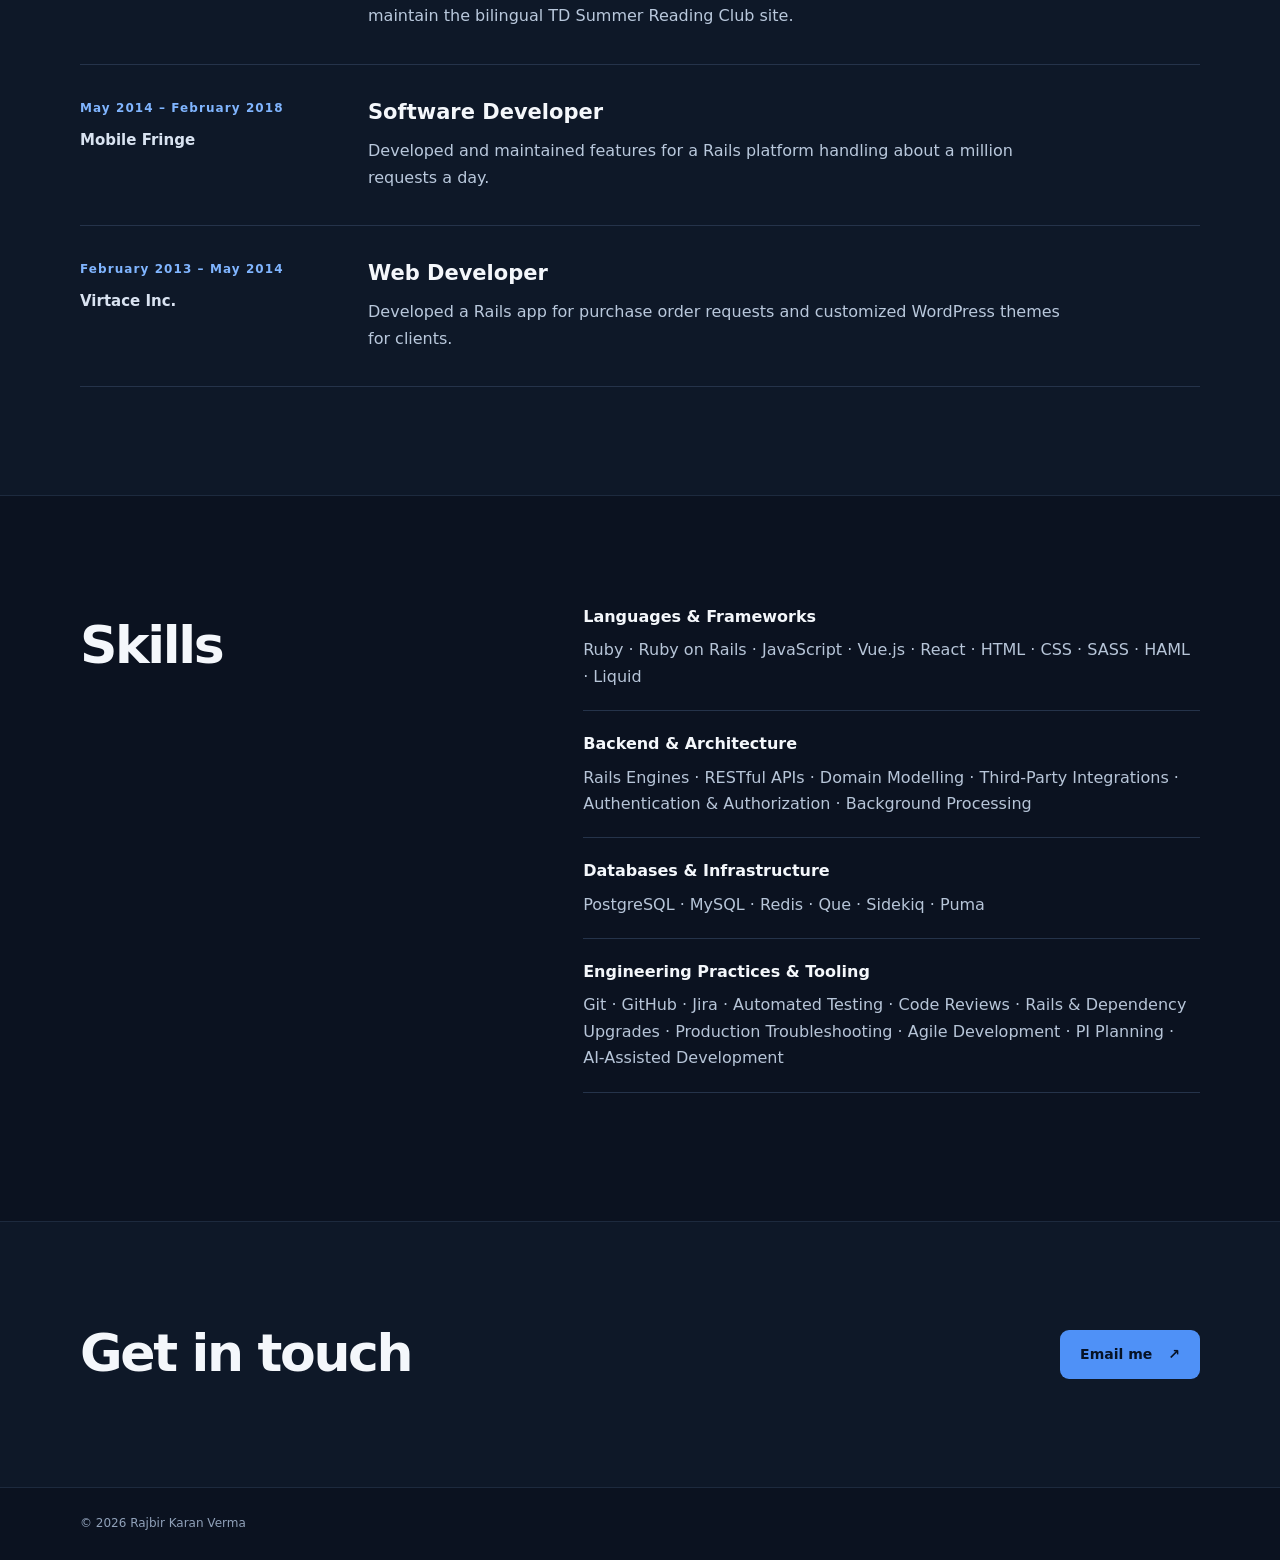
==== commit b94a1909: "Use Senior Software Developer headline" ====
--- a/index.html
+++ b/index.html
@@ -3,9 +3,9 @@
 <head>
   <meta charset="utf-8">
   <meta name="viewport" content="width=device-width, initial-scale=1">
-  <meta name="description" content="Rajbir Karan Verma, Senior Ruby on Rails Developer. Web application development, backend systems, and technical leadership.">
+  <meta name="description" content="Rajbir Karan Verma, Senior Software Developer. Web application development, backend systems, and technical leadership.">
   <meta name="theme-color" content="#0c1220">
-  <title>Rajbir Karan Verma | Senior Ruby on Rails Developer</title>
+  <title>Rajbir Karan Verma | Senior Software Developer</title>
   <link rel="icon" type="image/svg+xml" href="favicon.svg">
   <link rel="stylesheet" href="styles.css">
 </head>
@@ -26,7 +26,7 @@
   <main id="main">
     <section id="top" class="hero container">
       <div class="hero-text">
-        <p class="eyebrow"><span class="dot"></span> SENIOR RUBY ON RAILS DEVELOPER</p>
+        <p class="eyebrow"><span class="dot"></span> SENIOR SOFTWARE DEVELOPER</p>
         <h1>Rajbir Karan<br><span>Verma.</span></h1>
         <p class="hero-lead">I'm a programmer who likes working through complicated problems and building web applications that are easy to maintain.</p>
         <div class="actions">
